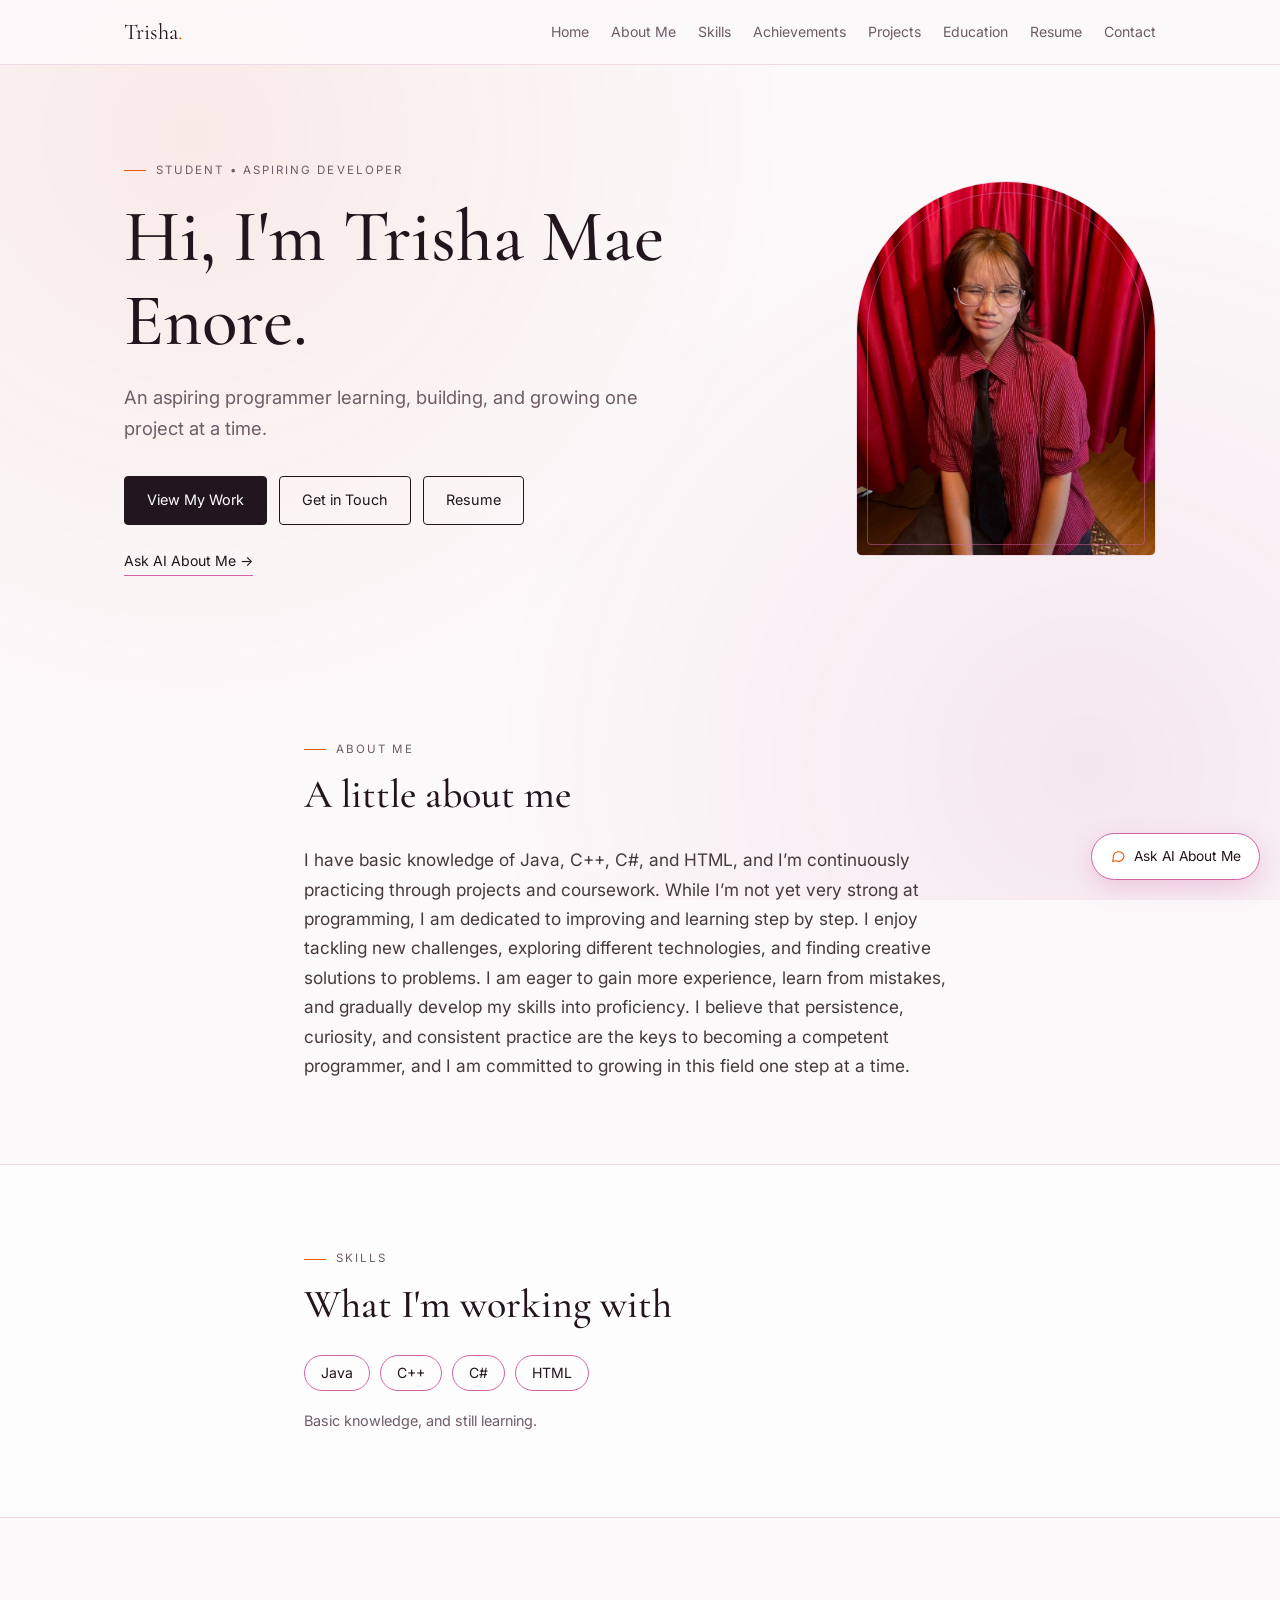
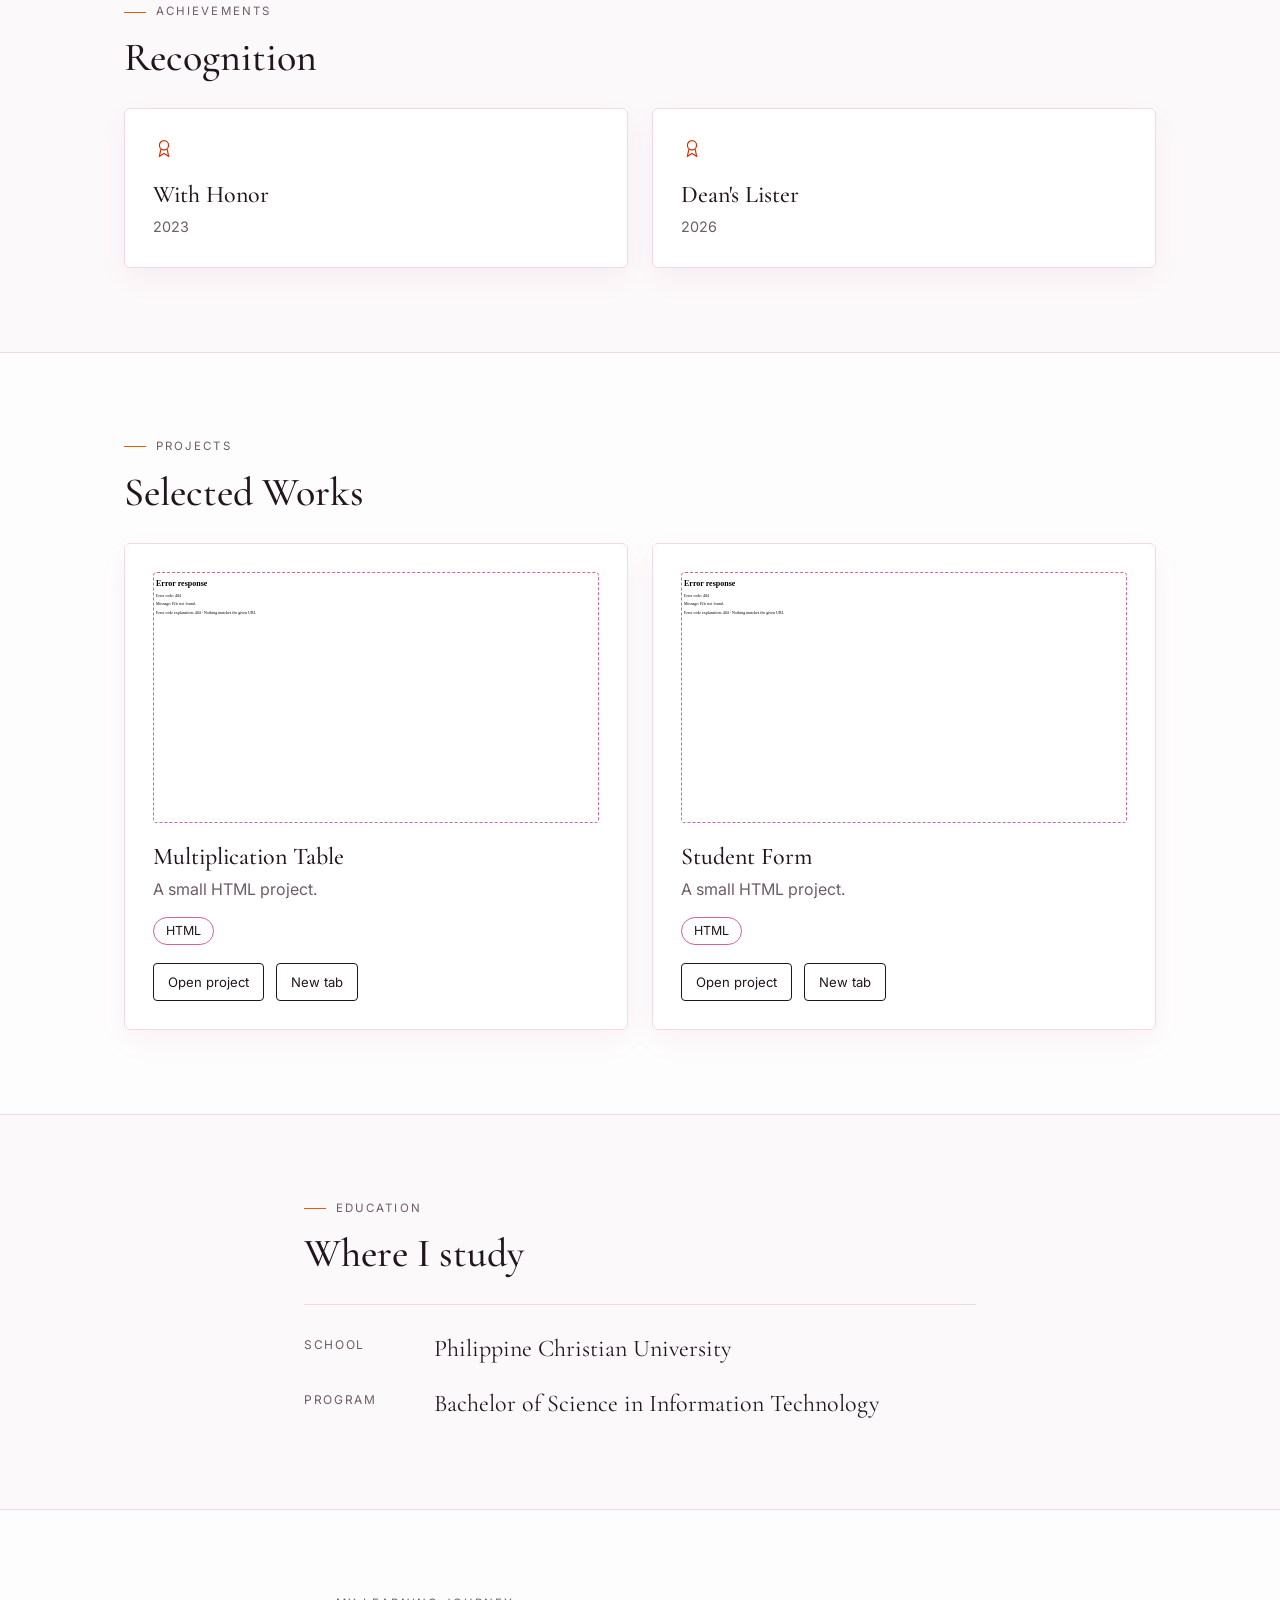
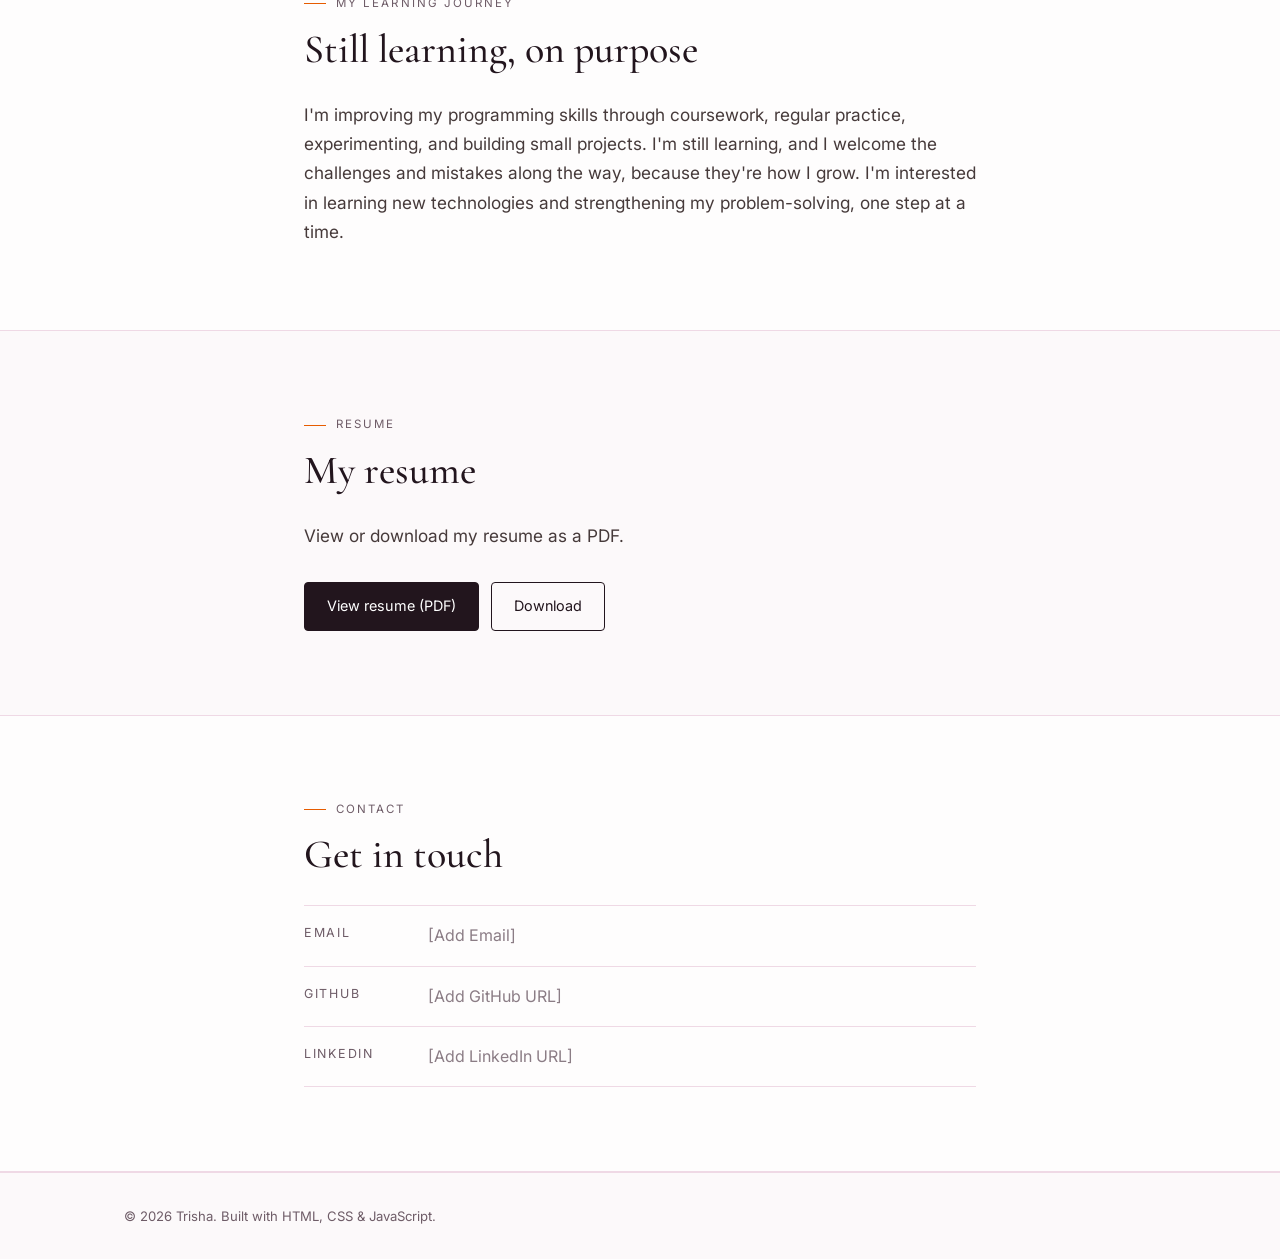
==== index.html @ c4cd698f "Update profile photo source in index.html" ====
<!DOCTYPE html>
<html lang="en">
<head>
<meta charset="UTF-8">
<meta name="viewport" content="width=device-width, initial-scale=1">
<title>Portfolio · Student & Aspiring Developer</title>
<meta name="description" content="Personal portfolio of a student and aspiring programmer.">
<link rel="preconnect" href="https://fonts.googleapis.com">
<link rel="preconnect" href="https://fonts.gstatic.com" crossorigin>
<link href="https://fonts.googleapis.com/css2?family=Cormorant+Garamond:wght@500;600&family=Inter:wght@400;500;600&display=swap" rel="stylesheet">
<link rel="stylesheet" href="style.css">
</head>
<body>
<a class="skip" href="#home">Skip to content</a>

<header class="nav">
  <div class="wrap nav-in">
    <a href="#home" class="logo">Trisha<span>.</span></a>
    <button id="navToggle" class="nav-toggle" aria-expanded="false" aria-controls="navMenu" aria-label="Toggle menu"><span></span><span></span></button>
    <nav id="navMenu" class="nav-menu" aria-label="Main">
      <a href="#home">Home</a><a href="#about">About Me</a><a href="#skills">Skills</a>
      <a href="#achievements">Achievements</a><a href="#projects">Projects</a>
      <a href="#education">Education</a><a href="#resume">Resume</a><a href="#contact">Contact</a>
    </nav>
  </div>
</header>

<main>
<section id="home" class="hero">
  <div class="wrap hero-in">
    <div>
      <p class="label">Student • Aspiring Developer</p>
      <h1>Hi, I'm Trisha Mae Enore.</h1>
      <p class="sub">An aspiring programmer learning, building, and growing one project at a time.</p>
      <div class="btns">
        <a class="btn primary" href="#projects">View My Work</a>
        <a class="btn" href="#contact">Get in Touch</a>
        <a class="btn" data-resume href="resume.pdf">Resume</a>
      </div>
      <button class="ask" id="heroAsk" type="button">Ask AI About Me <span aria-hidden="true">→</span></button>
    </div>
    <!-- YOUR PHOTO: save your picture as photo.jpg in the same folder as index.html.
         To use another name or link, change the src below. If the file is missing, the "Photo" placeholder shows. -->
    <div class="photo" role="img" aria-label="Profile photo"><span>Photo</span><img src="IMG_20261010_235144_750.jpg" alt="Portrait of Trisha" onerror="this.remove()"></div>
  </div>
</section>

<section id="about" class="sec">
  <div class="wrap narrow">
    <p class="label">About Me</p>
    <h2>A little about me</h2>
    <p class="lead">I have basic knowledge of Java, C++, C#, and HTML, and I’m continuously practicing through projects and coursework. While I’m not yet very strong at programming, I am dedicated to improving and learning step by step. I enjoy tackling new challenges, exploring different technologies, and finding creative solutions to problems. I am eager to gain more experience, learn from mistakes, and gradually develop my skills into proficiency. I believe that persistence, curiosity, and consistent practice are the keys to becoming a competent programmer, and I am committed to growing in this field one step at a time.</p>
  </div>
</section>

<section id="skills" class="sec alt">
  <div class="wrap narrow">
    <p class="label">Skills</p>
    <h2>What I'm working with</h2>
    <ul class="tags" aria-label="Programming languages and technologies">
      <li>Java</li><li>C++</li><li>C#</li><li>HTML</li>
    </ul>
    <p class="note">Basic knowledge, and still learning.</p>
  </div>
</section>

<section id="achievements" class="sec">
  <div class="wrap">
    <p class="label">Achievements</p>
    <h2>Recognition</h2>
    <div class="grid">
      <article class="card ach"><svg width="22" height="22" viewBox="0 0 24 24" fill="none" stroke="currentColor" stroke-width="1.3" aria-hidden="true"><circle cx="12" cy="9" r="5"/><path d="M8.5 13.5 7 21l5-3 5 3-1.5-7.5"/></svg><h3>With Honor</h3><p class="year">2023</p></article>
      <article class="card ach"><svg width="22" height="22" viewBox="0 0 24 24" fill="none" stroke="currentColor" stroke-width="1.3" aria-hidden="true"><circle cx="12" cy="9" r="5"/><path d="M8.5 13.5 7 21l5-3 5 3-1.5-7.5"/></svg><h3>Dean's Lister</h3><p class="year">2026</p></article>
    </div>
  </div>
</section>

<section id="projects" class="sec alt">
  <div class="wrap">
    <p class="label">Projects</p>
    <h2>Selected Works</h2>
    <!-- Each project is its own HTML file in the same folder as index.html.
         To add a project: copy a card, then change data-src (file name) and data-title. -->
    <div class="grid">
      <article class="card">
        <div class="preview" aria-hidden="true">Preview<iframe src="multiplication-table.html" title="" tabindex="-1" loading="lazy"></iframe></div>
        <h3>Multiplication Table</h3>
        <p>A small HTML project.</p>
        <ul class="tags small"><li>HTML</li></ul>
        <div class="btns">
          <button class="btn small" type="button" data-src="multiplication-table.html" data-title="Multiplication Table">Open project</button>
          <a class="btn small" href="multiplication-table.html" target="_blank" rel="noopener">New tab</a>
        </div>
      </article>
      <article class="card">
        <div class="preview" aria-hidden="true">Preview<iframe src="student-form.html" title="" tabindex="-1" loading="lazy"></iframe></div>
        <h3>Student Form</h3>
        <p>A small HTML project.</p>
        <ul class="tags small"><li>HTML</li></ul>
        <div class="btns">
          <button class="btn small" type="button" data-src="student-form.html" data-title="Student Form">Open project</button>
          <a class="btn small" href="student-form.html" target="_blank" rel="noopener">New tab</a>
        </div>
      </article>
    </div>
  </div>
</section>

<section id="education" class="sec">
  <div class="wrap narrow">
    <p class="label">Education</p>
    <h2>Where I study</h2>
    <dl class="edu">
      <dt>School</dt><dd>Philippine Christian University</dd>
      <dt>Program</dt><dd>Bachelor of Science in Information Technology</dd>
    </dl>
  </div>
</section>

<section id="journey" class="sec alt">
  <div class="wrap narrow">
    <p class="label">My Learning Journey</p>
    <h2>Still learning, on purpose</h2>
    <p class="lead">I'm improving my programming skills through coursework, regular practice, experimenting, and building small projects. I'm still learning, and I welcome the challenges and mistakes along the way, because they're how I grow. I'm interested in learning new technologies and strengthening my problem-solving, one step at a time.</p>
  </div>
</section>

<section id="resume" class="sec">
  <div class="wrap narrow">
    <p class="label">Resume</p>
    <h2>My resume</h2>
    <p class="lead">View or download my resume as a PDF.</p>
    <!-- The PDF link is set in script.js (PROFILE.resumeFile). Default: resume.pdf in this folder. -->
    <div class="btns"><a class="btn primary" data-resume href="resume.pdf">View resume (PDF)</a><a class="btn" data-resume download href="resume.pdf">Download</a></div>
  </div>
</section>

<section id="contact" class="sec alt">
  <div class="wrap narrow">
    <p class="label">Contact</p>
    <h2>Get in touch</h2>
    <ul class="contact">
      <!-- Filled automatically from PROFILE in script.js once you add your details. -->
      <li><span>Email</span><em>[Add Email]</em></li>
      <li><span>GitHub</span><em>[Add GitHub URL]</em></li>
      <li><span>LinkedIn</span><em>[Add LinkedIn URL]</em></li>
    </ul>
  </div>
</section>
</main>

<footer class="foot"><div class="wrap">© <span id="yr"></span> Trisha. Built with HTML, CSS & JavaScript.</div></footer>

<!-- Project viewer -->
<div id="projModal" class="modal" aria-hidden="true">
  <div class="modal-box" role="dialog" aria-modal="true" aria-labelledby="projTitle">
    <div class="modal-head"><h3 id="projTitle">Project</h3><button id="projClose" type="button" class="icon" aria-label="Close project">✕</button></div>
    <iframe id="projFrame" title="Project preview" src="about:blank"></iframe>
  </div>
</div>

<!-- Chatbot -->
<button id="chatFab" class="fab" type="button" aria-expanded="false" aria-controls="chatPanel">
  <svg width="16" height="16" viewBox="0 0 24 24" fill="none" stroke="currentColor" stroke-width="1.6" aria-hidden="true"><path d="M21 12a8 8 0 0 1-11.6 7.1L4 20l1-4.6A8 8 0 1 1 21 12Z"/></svg>
  Ask AI About Me
</button>

<section id="chatPanel" class="chat" role="dialog" aria-labelledby="chatTitle" hidden>
  <div class="chat-head">
    <h2 id="chatTitle">Get to Know Me</h2>
    <div>
      <button id="newChat" type="button" class="icon" aria-label="Start new conversation" title="New conversation">↻</button>
      <button id="closeChat" type="button" class="icon" aria-label="Close chat">✕</button>
    </div>
  </div>
  <div id="chatLog" class="chat-log" role="log" aria-live="polite" aria-label="Conversation"></div>
  <div id="suggestions" class="sugg" aria-label="Suggested questions"></div>
  <form id="chatForm" class="chat-form" autocomplete="off">
    <label for="chatInput" class="sr">Your question</label>
    <textarea id="chatInput" rows="1" maxlength="500" placeholder="Type your question…"></textarea>
    <button id="sendBtn" type="submit" class="send">Send</button>
  </form>
</section>

<script src="script.js"></script>
</body>
</html>
---- style.css ----
:root{--bg:#fcf9fa;--ink:#22151d;--muted:#6e5c67;--rose:#d162a4;--pink:#f6dcea;--coral:#d52d00;--burnt:#e65c00;--magenta:#a30262;--line:#efd9e5;--alt:rgba(255,255,255,.6);
--serif:"Cormorant Garamond",Georgia,serif;--sans:"Inter",system-ui,-apple-system,"Segoe UI",sans-serif}
*{box-sizing:border-box;margin:0}
[hidden]{display:none!important}
html{scroll-behavior:smooth;scroll-padding-top:72px}
body{background:var(--bg);color:var(--ink);font:400 16px/1.7 var(--sans);-webkit-font-smoothing:antialiased}
body::before{content:"";position:fixed;inset:0;pointer-events:none;z-index:-1;background-image:radial-gradient(circle at 15% 15%,rgba(213,45,0,.07) 0%,transparent 45%),radial-gradient(circle at 85% 85%,rgba(163,2,98,.07) 0%,transparent 45%)}
a{color:inherit}
:focus-visible{outline:2px solid var(--burnt);outline-offset:3px;border-radius:3px}
.sr{position:absolute;width:1px;height:1px;overflow:hidden;clip:rect(0 0 0 0)}
.skip{position:absolute;left:-999px;background:var(--ink);color:var(--bg);padding:8px 12px;z-index:100}.skip:focus{left:8px;top:8px}
.wrap{max-width:1080px;margin:0 auto;padding:0 24px}.narrow{max-width:720px}
h1,h2,h3{font-family:var(--serif);font-weight:500;line-height:1.15}
h1{font-size:clamp(2.6rem,7vw,4.6rem);margin:14px 0 18px}
h2{font-size:clamp(1.8rem,4vw,2.5rem);margin-bottom:28px}
h3{font-size:1.5rem}
.label{font-size:.72rem;letter-spacing:.18em;text-transform:uppercase;color:var(--muted);display:flex;align-items:center;gap:10px;margin-bottom:12px}
.label::before{content:"";width:22px;height:1px;background:var(--burnt)}
/* nav */
.nav{position:sticky;top:0;z-index:20;background:rgba(252,249,250,.9);backdrop-filter:blur(8px);border-bottom:1px solid var(--line)}
.nav-in{display:flex;align-items:center;justify-content:space-between;height:64px}
.logo{font-family:var(--serif);font-size:1.4rem;text-decoration:none}.logo span{color:var(--burnt)}
.nav-menu{display:flex;gap:22px}
.nav-menu a{font-size:.88rem;text-decoration:none;color:var(--muted);padding:4px 0;border-bottom:1px solid transparent;transition:.2s}
.nav-menu a:hover{color:var(--magenta);border-color:var(--rose)}
.nav-toggle{display:none;background:none;border:0;width:40px;height:40px;cursor:pointer;position:relative}
.nav-toggle span{position:absolute;left:10px;right:10px;height:1.5px;background:var(--ink)}
.nav-toggle span:first-child{top:16px}.nav-toggle span:last-child{top:23px}
/* hero */
.hero{padding:96px 0 80px}
.hero-in{display:grid;grid-template-columns:1.4fr .8fr;gap:48px;align-items:center}
.sub{font-size:1.15rem;color:var(--muted);max-width:30em}
.btns{display:flex;flex-wrap:wrap;gap:12px;margin-top:32px}
.btn{display:inline-block;padding:11px 22px;border:1px solid var(--ink);border-radius:4px;text-decoration:none;font:inherit;font-size:.9rem;transition:.2s;background:transparent;color:var(--ink);cursor:pointer}
.btn:hover{border-color:var(--rose);background:var(--pink)}
.btn.primary{background:var(--ink);color:#fff}.btn.primary:hover{background:var(--magenta);border-color:var(--magenta)}
.btn.small{padding:7px 14px;font-size:.82rem}
.ask{margin-top:22px;background:none;border:0;border-bottom:1px solid var(--rose);padding:2px 0;font:inherit;font-size:.88rem;cursor:pointer;color:var(--ink)}
.ask:hover{color:var(--burnt);border-color:var(--burnt)}
.photo{aspect-ratio:4/5;max-width:300px;justify-self:end;width:100%;border:1px solid var(--line);border-radius:160px 160px 6px 6px;background:linear-gradient(var(--pink),var(--bg) 85%);display:grid;place-items:center;color:var(--muted);font-size:.8rem;letter-spacing:.12em;text-transform:uppercase;position:relative;overflow:hidden}
.photo img{position:absolute;inset:0;width:100%;height:100%;object-fit:cover}
.photo::after{content:"";position:absolute;inset:10px;border:1px solid var(--rose);border-radius:150px 150px 4px 4px;opacity:.5}
/* sections */
.sec{padding:84px 0}.alt{background:var(--alt);border-block:1px solid var(--line)}
.lead{font-size:1.08rem;color:#463a3a}
.tags{list-style:none;display:flex;flex-wrap:wrap;gap:10px;padding:0}
.tags li{border:1px solid var(--rose);border-radius:99px;padding:5px 16px;font-size:.88rem}
.tags.small{margin-top:14px}.tags.small li{padding:2px 12px;font-size:.78rem}
.note{margin-top:18px;color:var(--muted);font-size:.9rem}
.grid{display:grid;grid-template-columns:repeat(2,1fr);gap:24px}
.card{background:#fff;border:1px solid var(--line);border-radius:6px;padding:28px;box-shadow:0 10px 30px rgba(163,2,98,.05);transition:.25s}
.card:hover{border-color:var(--rose);transform:translateY(-2px)}
.ach svg{color:var(--coral);margin-bottom:14px}.year{color:var(--burnt);font-size:.9rem;margin-top:4px}
.preview{position:relative;overflow:hidden;aspect-ratio:16/9;border:1px dashed var(--rose);border-radius:4px;background:var(--alt);display:grid;place-items:center;color:var(--muted);font-size:.8rem;margin-bottom:20px}
.preview iframe{position:absolute;top:0;left:0;width:400%;height:400%;transform:scale(.25);transform-origin:0 0;border:0;pointer-events:none;background:#fff}
.card p{color:var(--muted);margin-top:6px}.card .btns{margin-top:18px}
.edu{display:grid;grid-template-columns:110px 1fr;gap:14px 20px;border-top:1px solid var(--line);padding-top:24px}
.edu dt{font-size:.75rem;letter-spacing:.14em;text-transform:uppercase;color:var(--muted);padding-top:6px}
.edu dd{font-family:var(--serif);font-size:1.5rem}
.contact{list-style:none;padding:0;border-top:1px solid var(--line)}
.contact li{display:flex;gap:24px;padding:16px 0;border-bottom:1px solid var(--line)}
.contact span{width:100px;font-size:.78rem;letter-spacing:.14em;text-transform:uppercase;color:var(--muted)}
.contact em{font-style:normal;color:var(--muted);opacity:.8}
.contact a{border-bottom:1px solid var(--rose);text-decoration:none}
.foot{padding:32px 0;border-top:1px solid var(--line);font-size:.82rem;color:var(--muted)}
/* project modal */
.modal{position:fixed;inset:0;z-index:60;display:none;align-items:center;justify-content:center;background:rgba(34,21,29,.45);backdrop-filter:blur(6px);padding:20px}
.modal.open{display:flex}
.modal-box{width:min(920px,100%);height:min(86dvh,760px);background:#fff;border:1px solid var(--line);border-radius:8px;overflow:hidden;display:flex;flex-direction:column;box-shadow:0 25px 50px rgba(0,0,0,.2)}
.modal-head{display:flex;justify-content:space-between;align-items:center;gap:12px;padding:10px 16px;background:var(--bg);border-bottom:1px solid var(--line)}
.modal-head h3{font-size:1.2rem}
.modal-box iframe{flex:1;width:100%;border:0;background:#fff}
/* chat */
.fab{position:fixed;right:20px;bottom:20px;z-index:30;display:flex;gap:8px;align-items:center;background:#fff;color:var(--ink);border:1px solid var(--rose);border-radius:99px;padding:11px 18px;font:inherit;font-size:.86rem;cursor:pointer;box-shadow:0 8px 24px rgba(209,98,164,.25);transition:.2s}
.fab:hover{background:var(--pink)}.fab svg{color:var(--burnt)}
.chat{position:fixed;right:20px;bottom:20px;z-index:70;width:380px;max-width:calc(100vw - 24px);height:min(600px,calc(100dvh - 40px));display:flex;flex-direction:column;background:#fff;border:1px solid var(--line);border-radius:12px;box-shadow:0 20px 40px rgba(163,2,98,.15);overflow:hidden}
.chat-head{display:flex;justify-content:space-between;align-items:center;padding:14px 18px;border-bottom:1px solid var(--line);background:var(--bg)}
.chat-head h2{font-size:1.35rem;margin:0}
.icon{background:none;border:0;width:34px;height:34px;border-radius:4px;cursor:pointer;color:var(--muted);font-size:1rem}.icon:hover{background:var(--pink);color:var(--ink)}
.chat-log{flex:1;overflow-y:auto;padding:18px;display:flex;flex-direction:column;gap:10px}
.msg{max-width:88%;padding:10px 14px;border-radius:12px;font-size:.9rem;line-height:1.55;white-space:pre-wrap;overflow-wrap:anywhere}
.msg a{color:var(--magenta);font-weight:600}
.msg.bot{background:rgba(209,98,164,.08);border:1px solid rgba(209,98,164,.18);align-self:flex-start;border-bottom-left-radius:4px}
.msg.user{background:var(--ink);color:#fff;align-self:flex-end;border-bottom-right-radius:4px}
.msg.err{background:#fff;border:1px solid var(--coral);color:#7a2f2e;align-self:flex-start}
.typing{display:flex;gap:5px;padding:14px}.typing i{width:6px;height:6px;border-radius:50%;background:var(--rose);animation:b 1s infinite}
.typing i:nth-child(2){animation-delay:.15s}.typing i:nth-child(3){animation-delay:.3s}
@keyframes b{0%,60%,100%{opacity:.3}30%{opacity:1}}
.sugg{display:flex;flex-wrap:wrap;gap:6px;padding:0 18px 12px;max-height:150px;overflow-y:auto}
.sugg button{background:#fff;border:1px solid var(--line);border-radius:99px;padding:4px 11px;font:inherit;font-size:.78rem;cursor:pointer;color:var(--ink);transition:.2s}
.sugg button:hover{border-color:var(--burnt);color:var(--burnt)}
.chat-form{display:flex;gap:8px;padding:12px;border-top:1px solid var(--line);background:var(--bg)}
.chat-form textarea{flex:1;resize:none;border:1px solid var(--line);border-radius:6px;padding:9px 12px;font:inherit;font-size:.9rem;background:#fff;color:var(--ink);max-height:110px}
.chat-form textarea:focus{border-color:var(--rose);outline:0}
.send{background:var(--rose);color:#fff;border:0;border-radius:6px;padding:0 18px;font:inherit;font-weight:600;font-size:.86rem;cursor:pointer}
.send:hover{background:var(--magenta)}.send:disabled{opacity:.5;cursor:wait}
@media(max-width:760px){
 .nav-toggle{display:block}
 .nav-menu{display:none;position:absolute;top:64px;left:0;right:0;flex-direction:column;gap:0;background:var(--bg);border-bottom:1px solid var(--line);padding:8px 24px 16px}
 .nav-menu.open{display:flex}.nav-menu a{padding:12px 0}
 .hero{padding:56px 0}.hero-in{grid-template-columns:1fr}.photo{justify-self:start;max-width:200px;order:-1}
 .grid{grid-template-columns:1fr}.sec{padding:60px 0}
 .chat{right:0;bottom:0;width:100%;max-width:100%;height:100dvh;border-radius:0}
 .edu{grid-template-columns:1fr;gap:2px}.edu dd{margin-bottom:12px}
}
@media(prefers-reduced-motion:reduce){*{transition:none!important;animation:none!important;scroll-behavior:auto!important}}
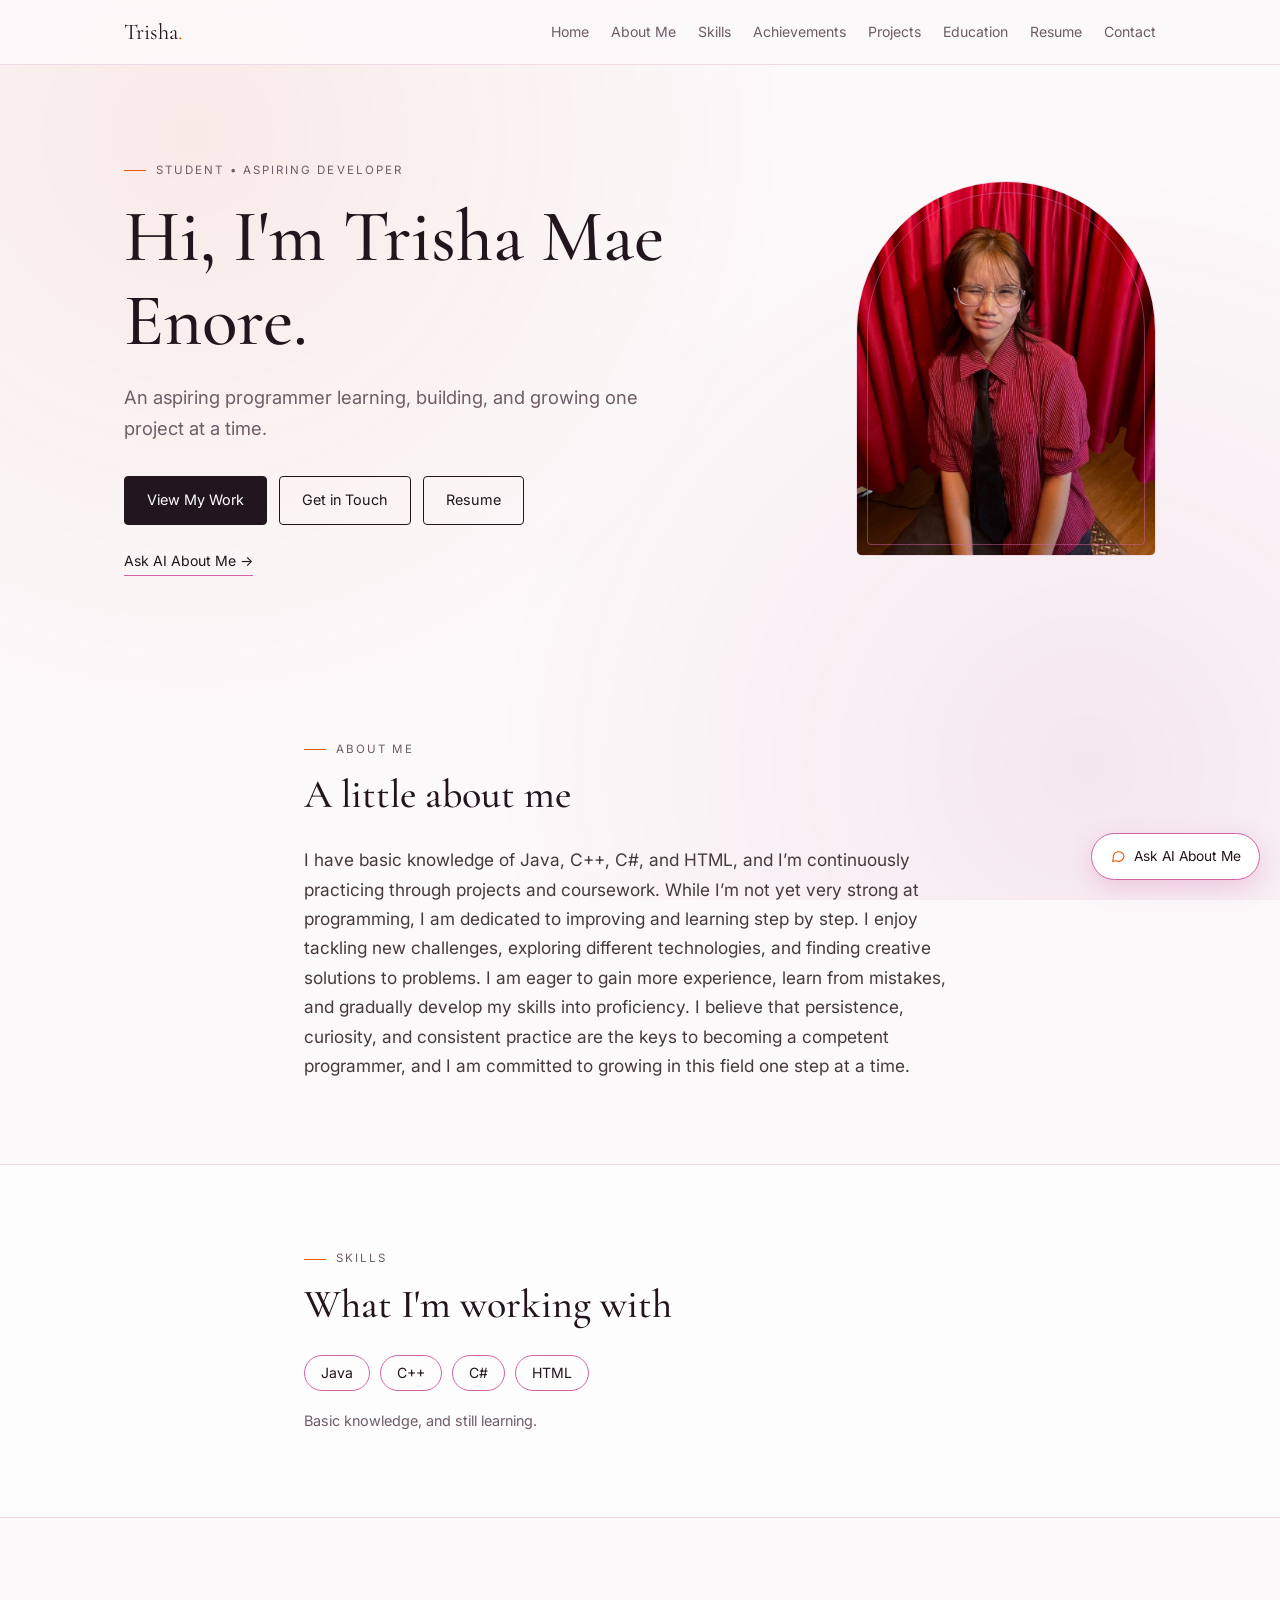
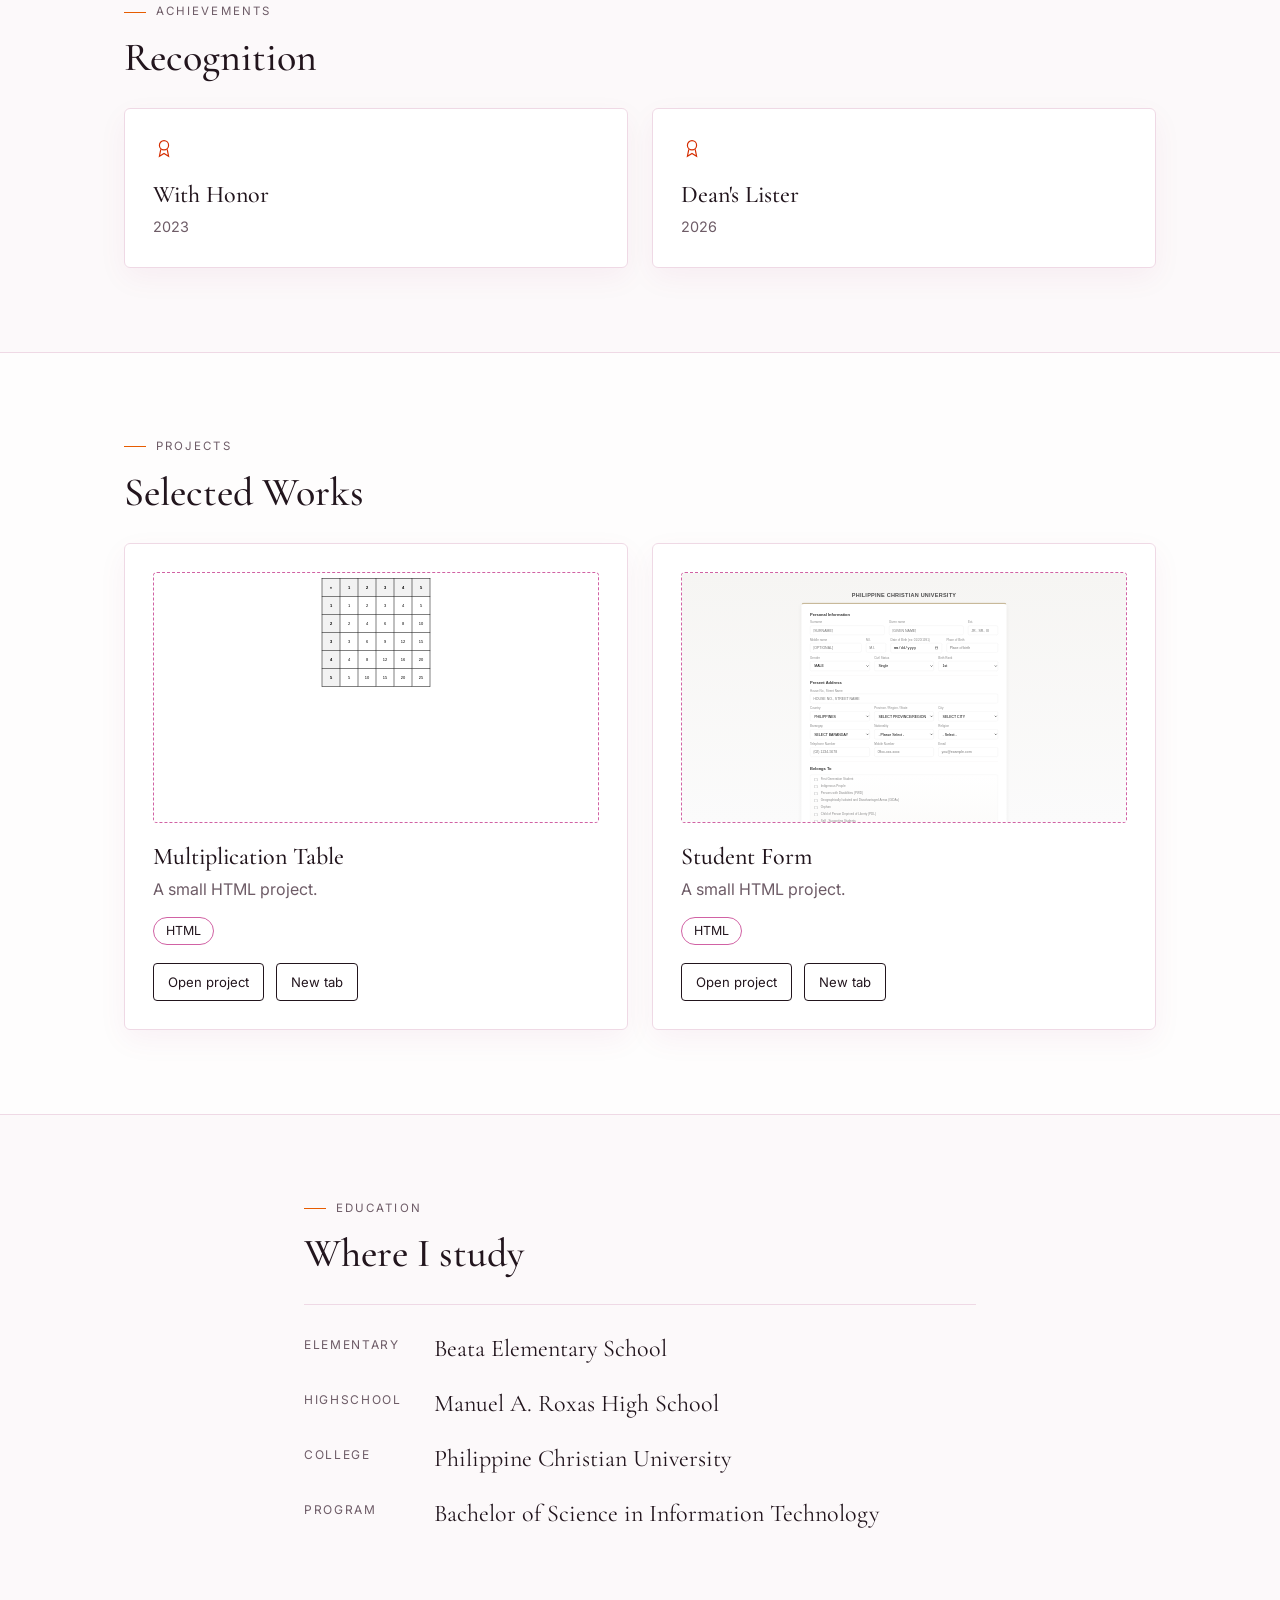
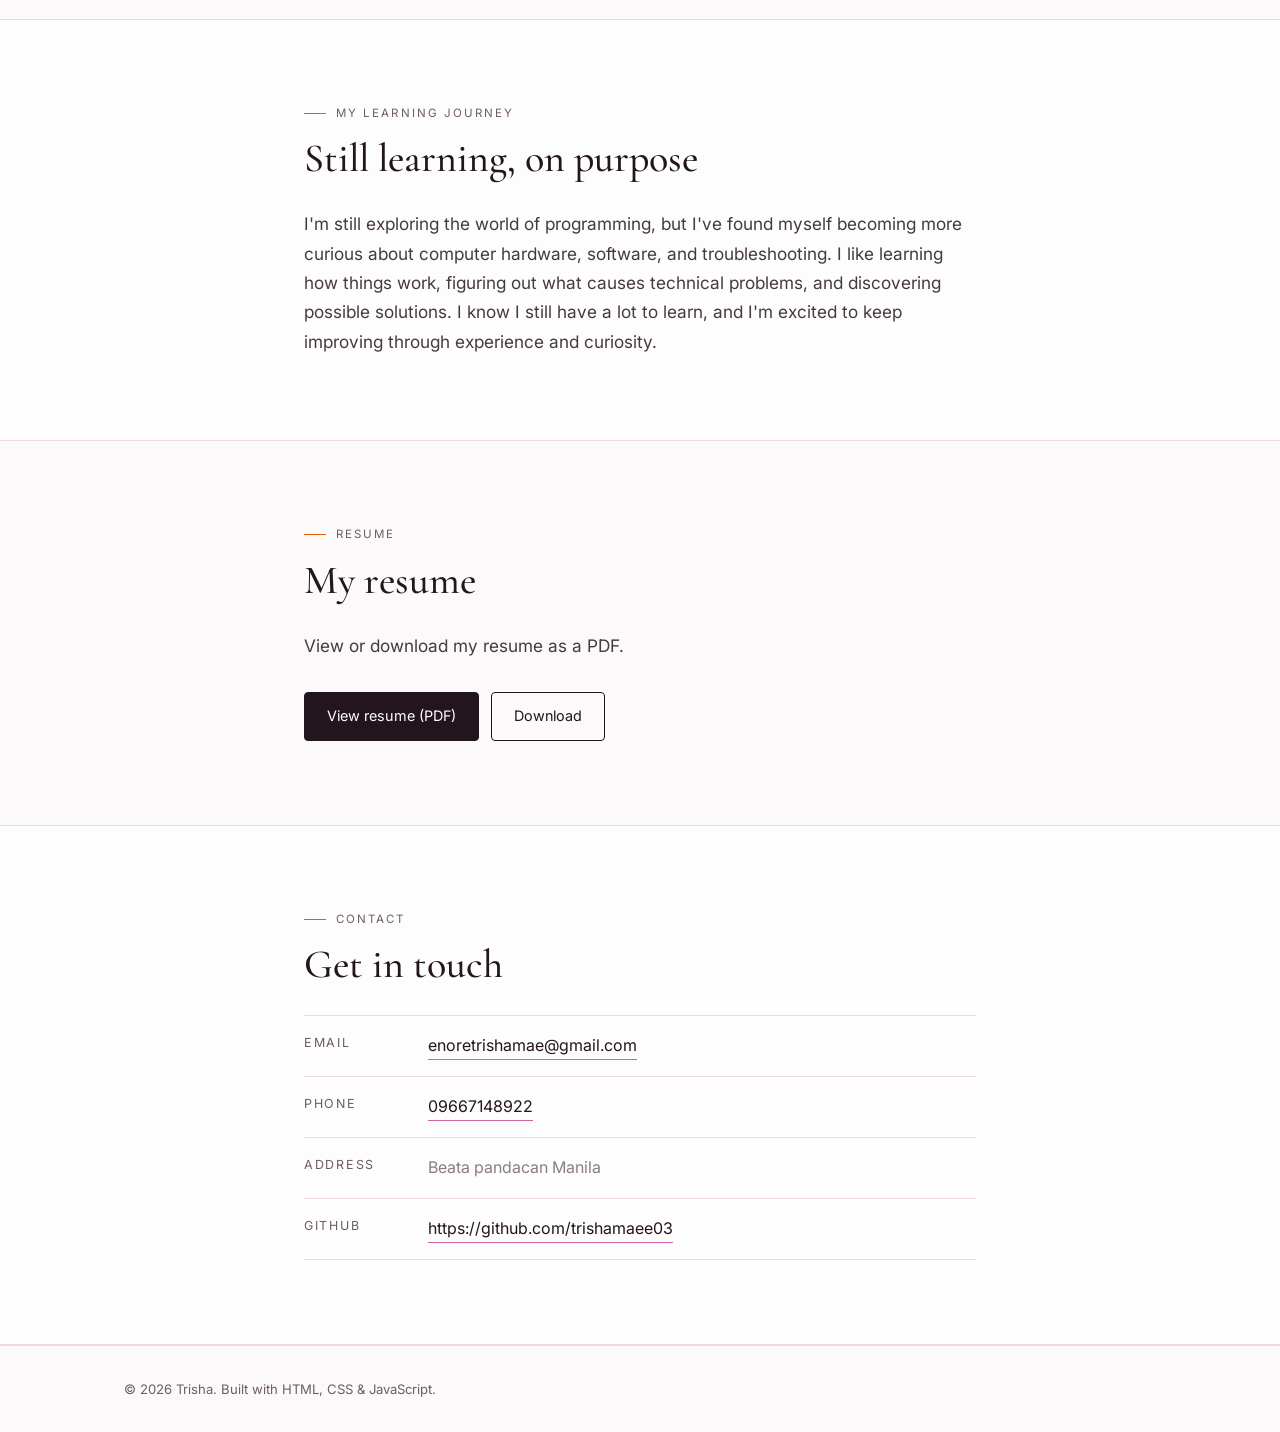
==== commit 506a5583: "Update portfolio description and education details Updated the description meta tag and modified edu" ====
--- a/index.html
+++ b/index.html
@@ -4,7 +4,7 @@
 <meta charset="UTF-8">
 <meta name="viewport" content="width=device-width, initial-scale=1">
 <title>Portfolio · Student & Aspiring Developer</title>
-<meta name="description" content="Personal portfolio of a student and aspiring programmer.">
+<meta name="description" content="Personal portfolio of a student.">
 <link rel="preconnect" href="https://fonts.googleapis.com">
 <link rel="preconnect" href="https://fonts.gstatic.com" crossorigin>
 <link href="https://fonts.googleapis.com/css2?family=Cormorant+Garamond:wght@500;600&family=Inter:wght@400;500;600&display=swap" rel="stylesheet">
@@ -111,7 +111,10 @@
     <p class="label">Education</p>
     <h2>Where I study</h2>
     <dl class="edu">
-      <dt>School</dt><dd>Philippine Christian University</dd>
+      <dt>Elementary</dt><dd>Beata Elementary School</dd>
+      <dt>HighSchool</dt><dd>Manuel A. Roxas High School
+</dd>
+      <dt>College</dt><dd>Philippine Christian University</dd>
       <dt>Program</dt><dd>Bachelor of Science in Information Technology</dd>
     </dl>
   </div>
@@ -121,7 +124,8 @@
   <div class="wrap narrow">
     <p class="label">My Learning Journey</p>
     <h2>Still learning, on purpose</h2>
-    <p class="lead">I'm improving my programming skills through coursework, regular practice, experimenting, and building small projects. I'm still learning, and I welcome the challenges and mistakes along the way, because they're how I grow. I'm interested in learning new technologies and strengthening my problem-solving, one step at a time.</p>
+    <p class="lead">I'm still exploring the world of programming, but I've found myself becoming more curious about computer hardware, software, and troubleshooting. I like learning how things work, figuring out what causes technical problems, and discovering possible solutions. I know I still have a lot to learn, and I'm excited to keep improving through experience and curiosity.
+</p>
   </div>
 </section>
 
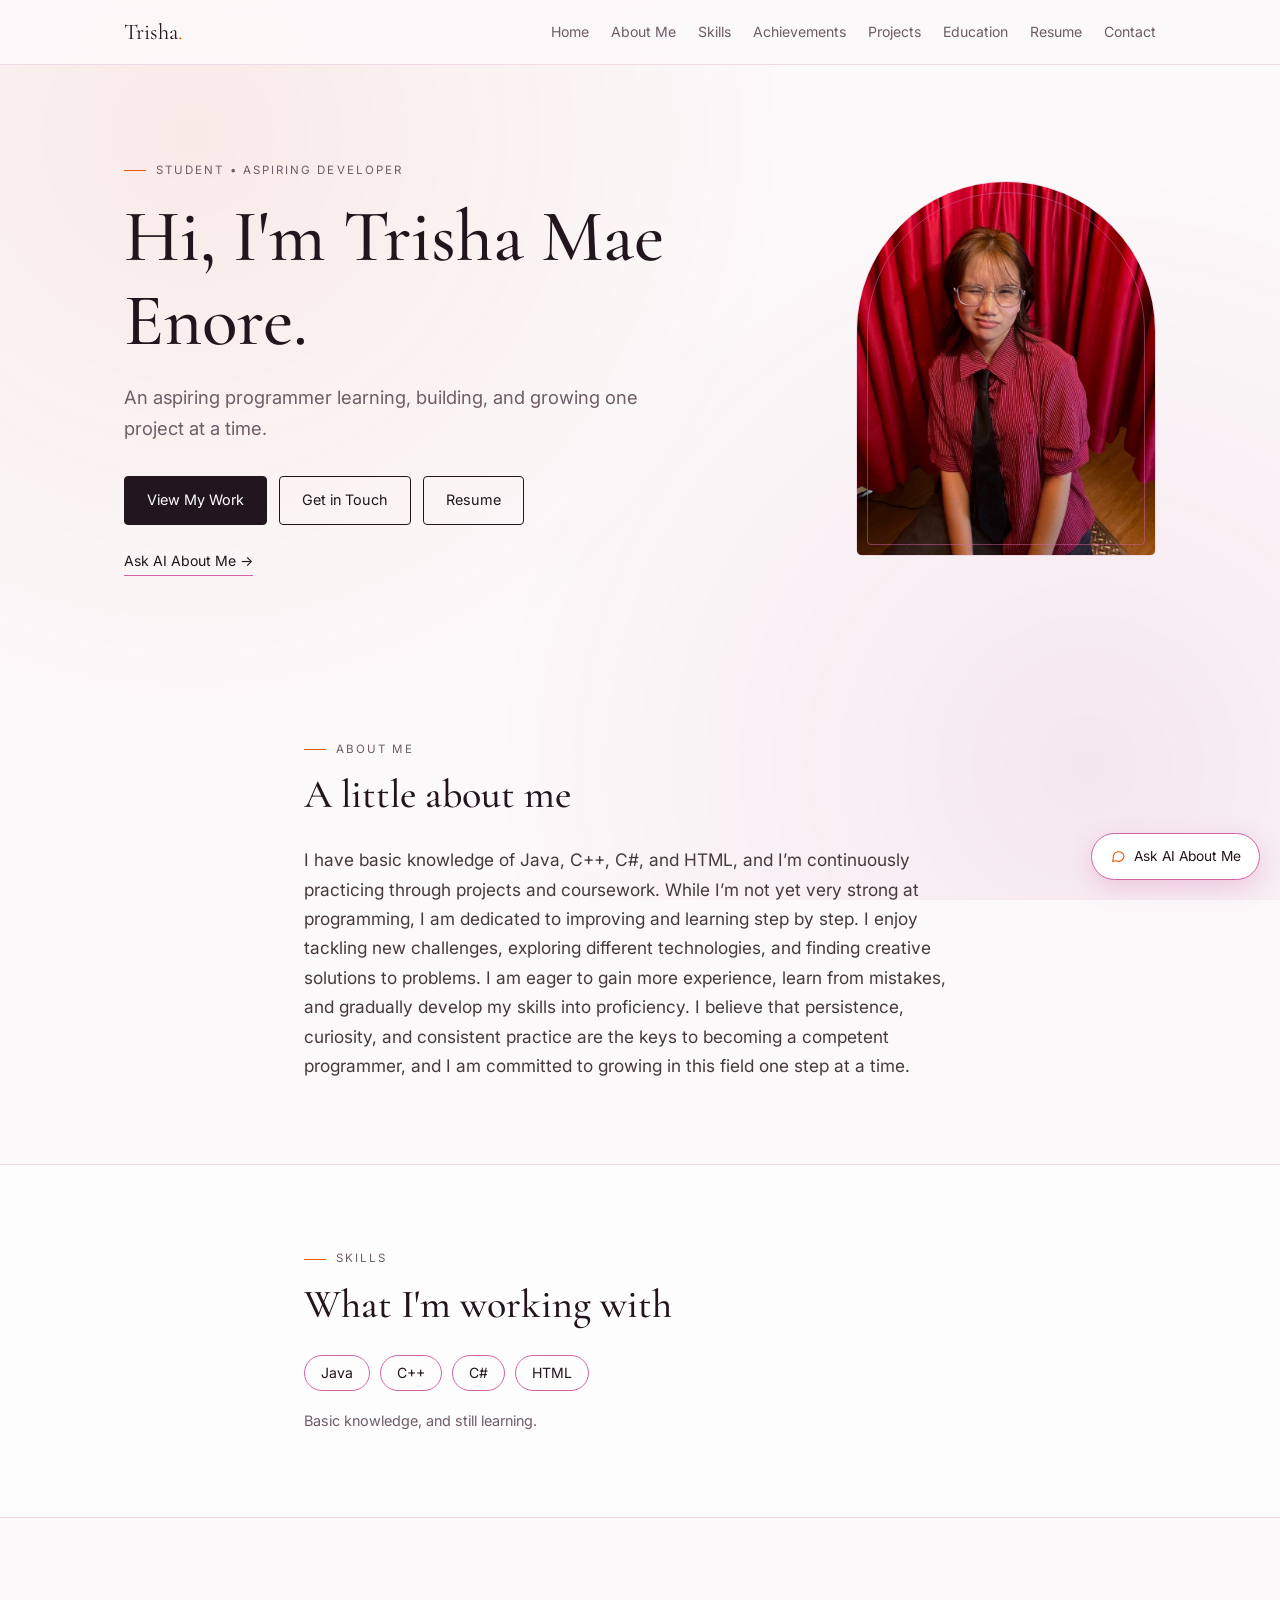
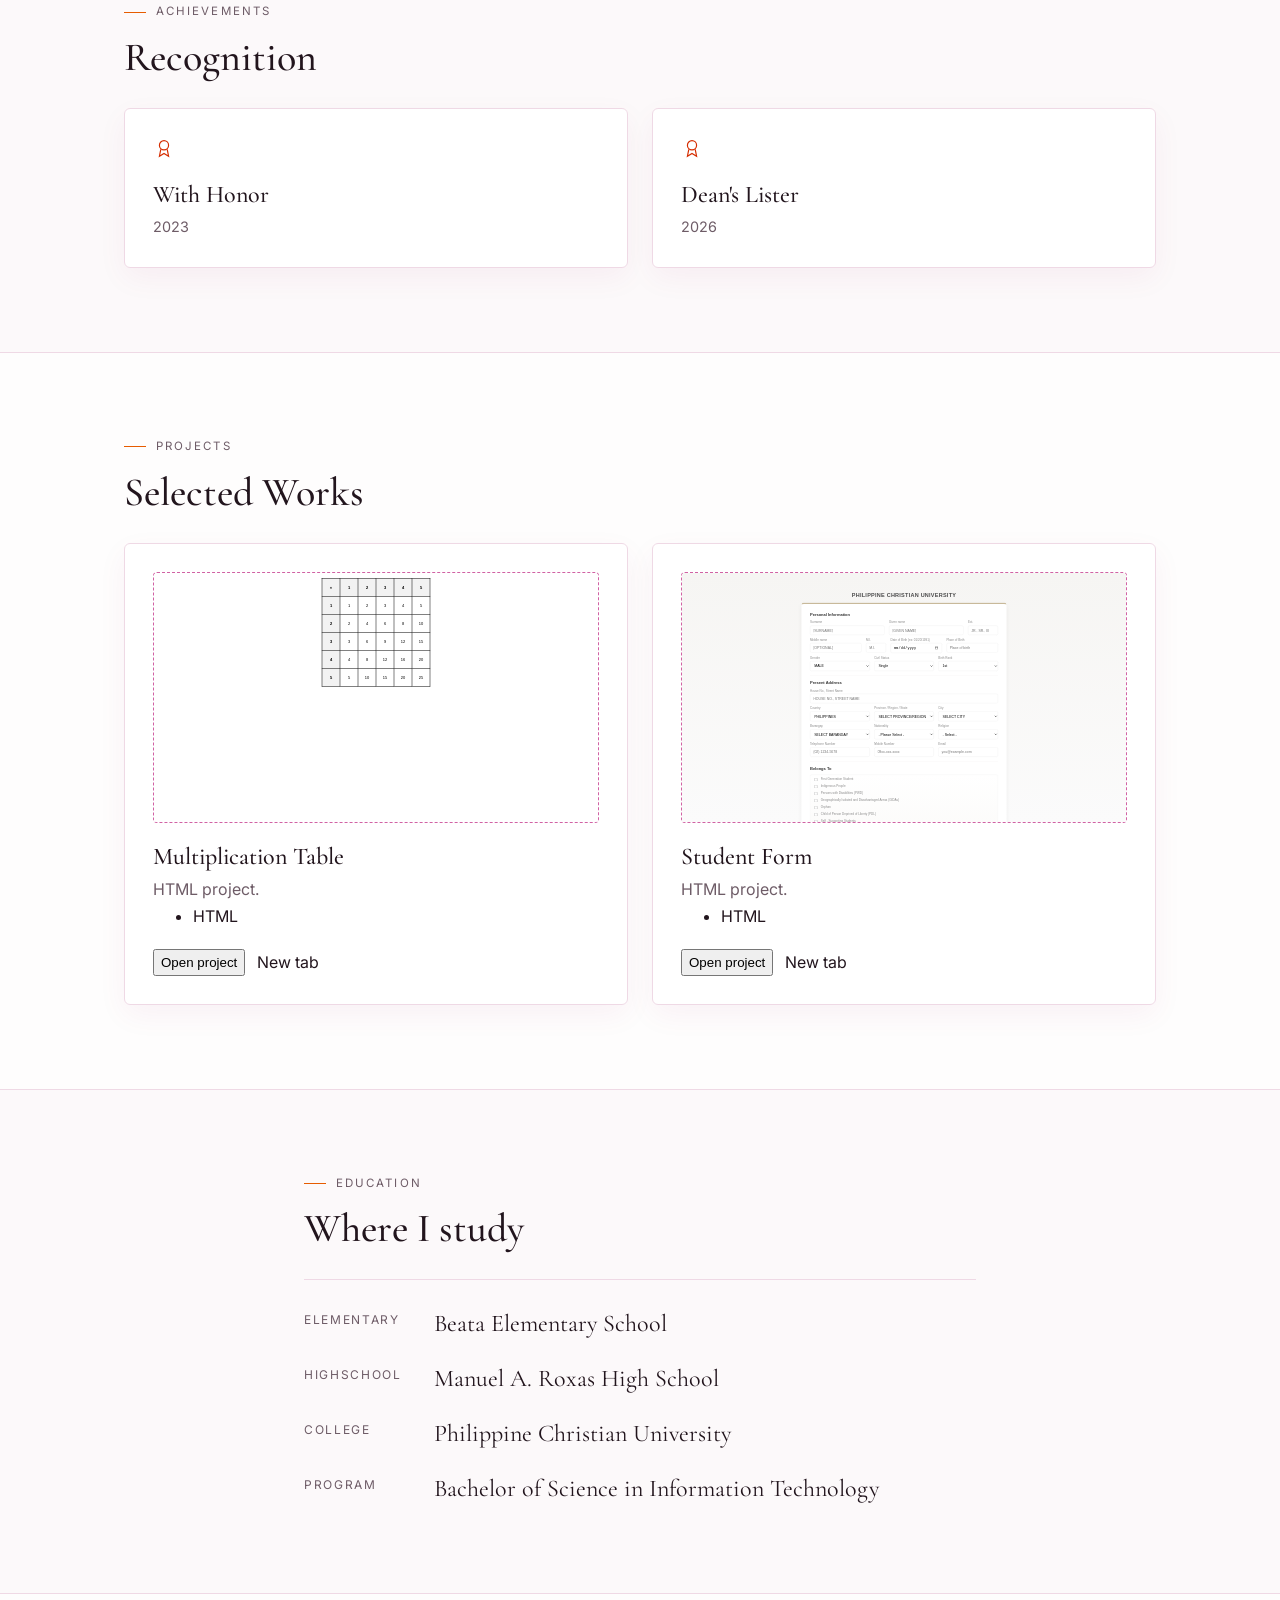
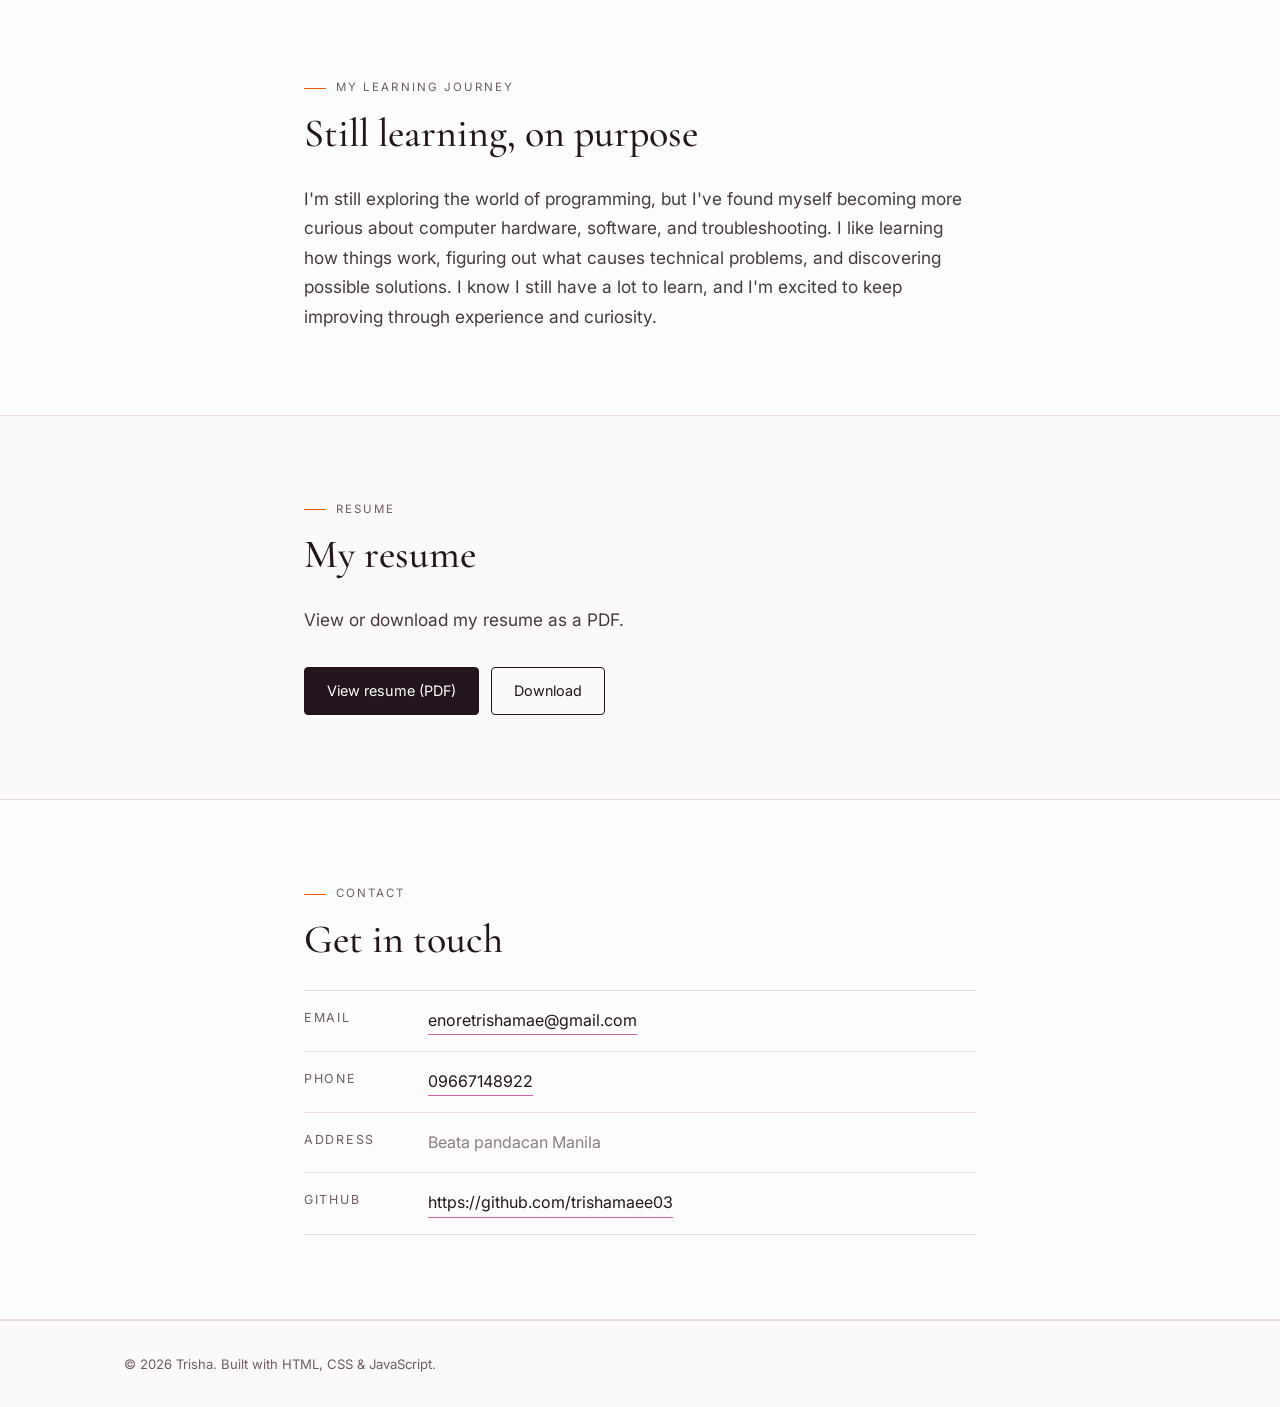
==== commit 5e36c027: "Refactor HTML for multiplication table and student form Updated HTML structure and removed unnecessa" ====
--- a/index.html
+++ b/index.html
@@ -85,21 +85,21 @@
       <article class="card">
         <div class="preview" aria-hidden="true">Preview<iframe src="multiplication-table.html" title="" tabindex="-1" loading="lazy"></iframe></div>
         <h3>Multiplication Table</h3>
-        <p>A small HTML project.</p>
-        <ul class="tags small"><li>HTML</li></ul>
+        <p> HTML project.</p>
+        <ul class=><li>HTML</li></ul>
         <div class="btns">
-          <button class="btn small" type="button" data-src="multiplication-table.html" data-title="Multiplication Table">Open project</button>
-          <a class="btn small" href="multiplication-table.html" target="_blank" rel="noopener">New tab</a>
+          <button class="" type="button" data-src="multiplication-table.html" data-title="Multiplication Table">Open project</button>
+          <a class= href="multiplication-table.html" target="_blank" rel="noopener">New tab</a>
         </div>
       </article>
       <article class="card">
         <div class="preview" aria-hidden="true">Preview<iframe src="student-form.html" title="" tabindex="-1" loading="lazy"></iframe></div>
         <h3>Student Form</h3>
-        <p>A small HTML project.</p>
-        <ul class="tags small"><li>HTML</li></ul>
+        <p> HTML project.</p>
+        <ul class=><li>HTML</li></ul>
         <div class="btns">
-          <button class="btn small" type="button" data-src="student-form.html" data-title="Student Form">Open project</button>
-          <a class="btn small" href="student-form.html" target="_blank" rel="noopener">New tab</a>
+          <button class= type="button" data-src="student-form.html" data-title="Student Form">Open project</button>
+          <a class= href="student-form.html" target="_blank" rel="noopener">New tab</a>
         </div>
       </article>
     </div>
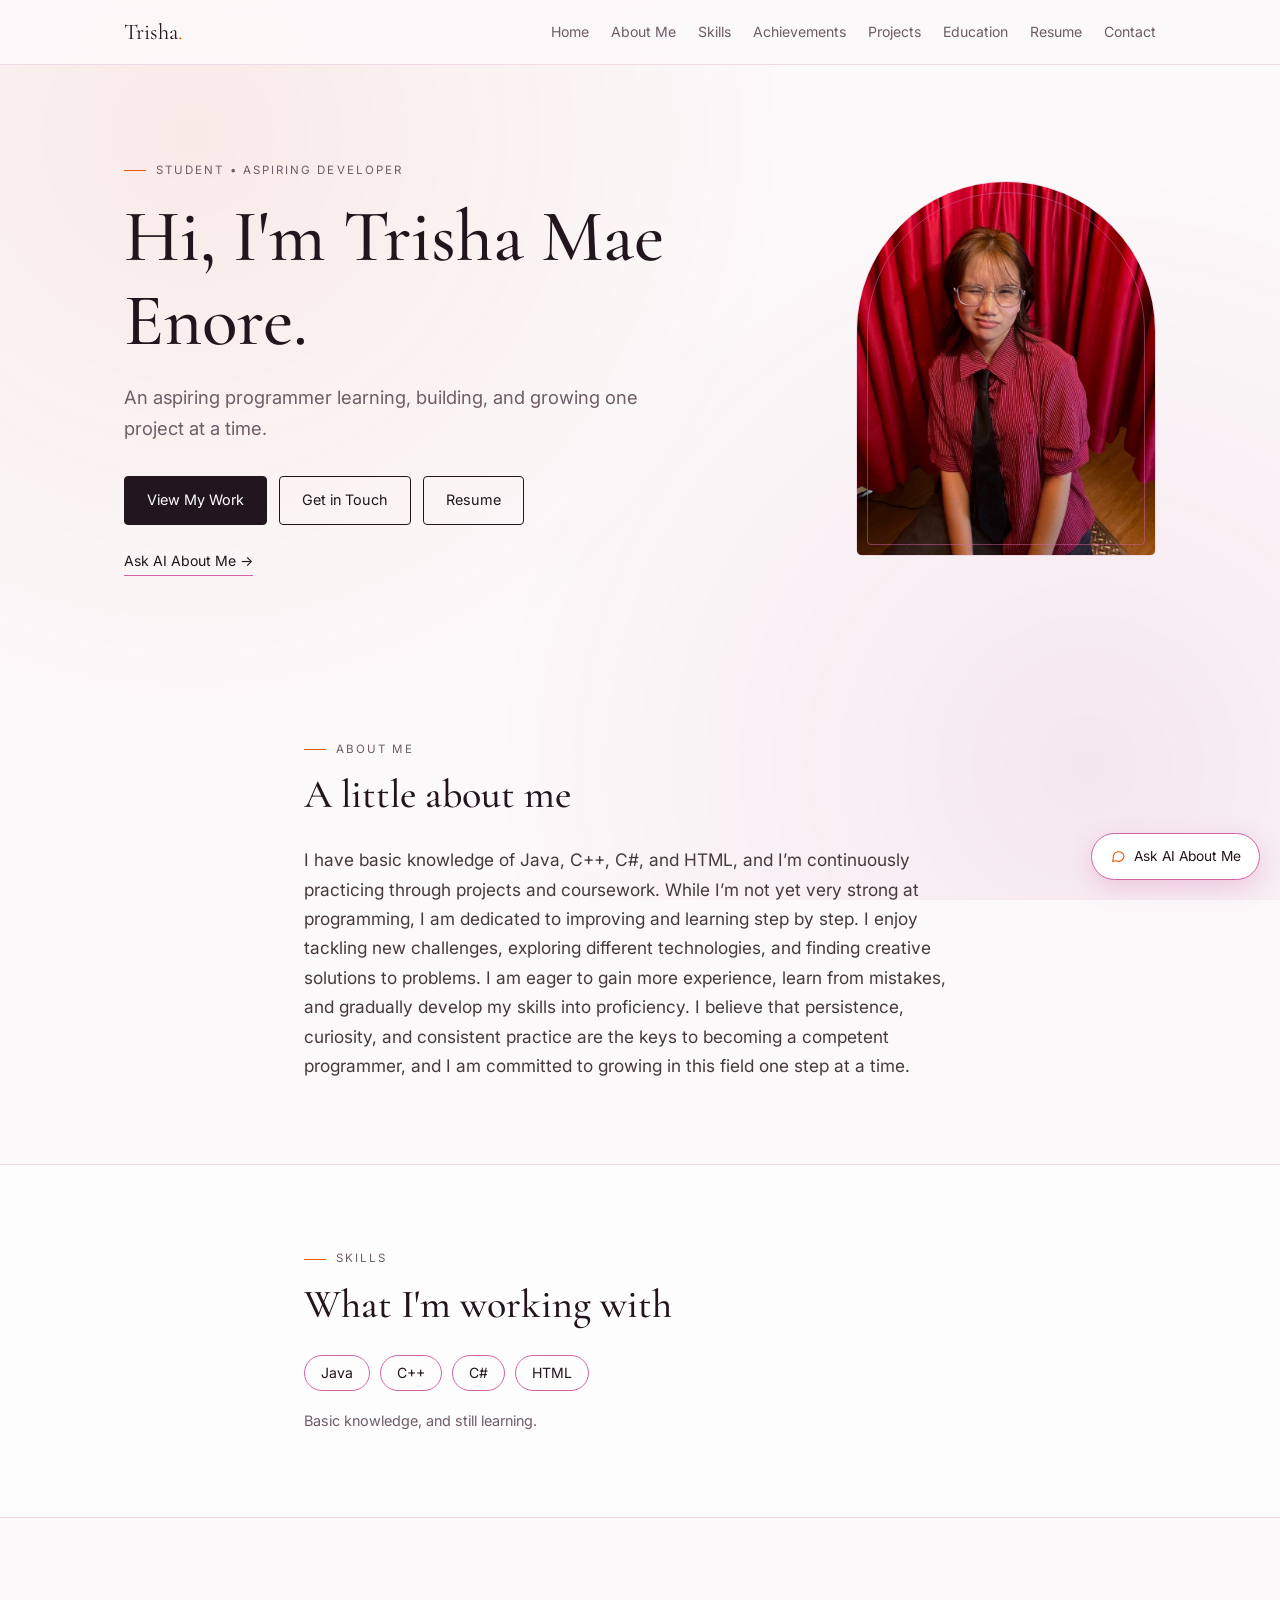
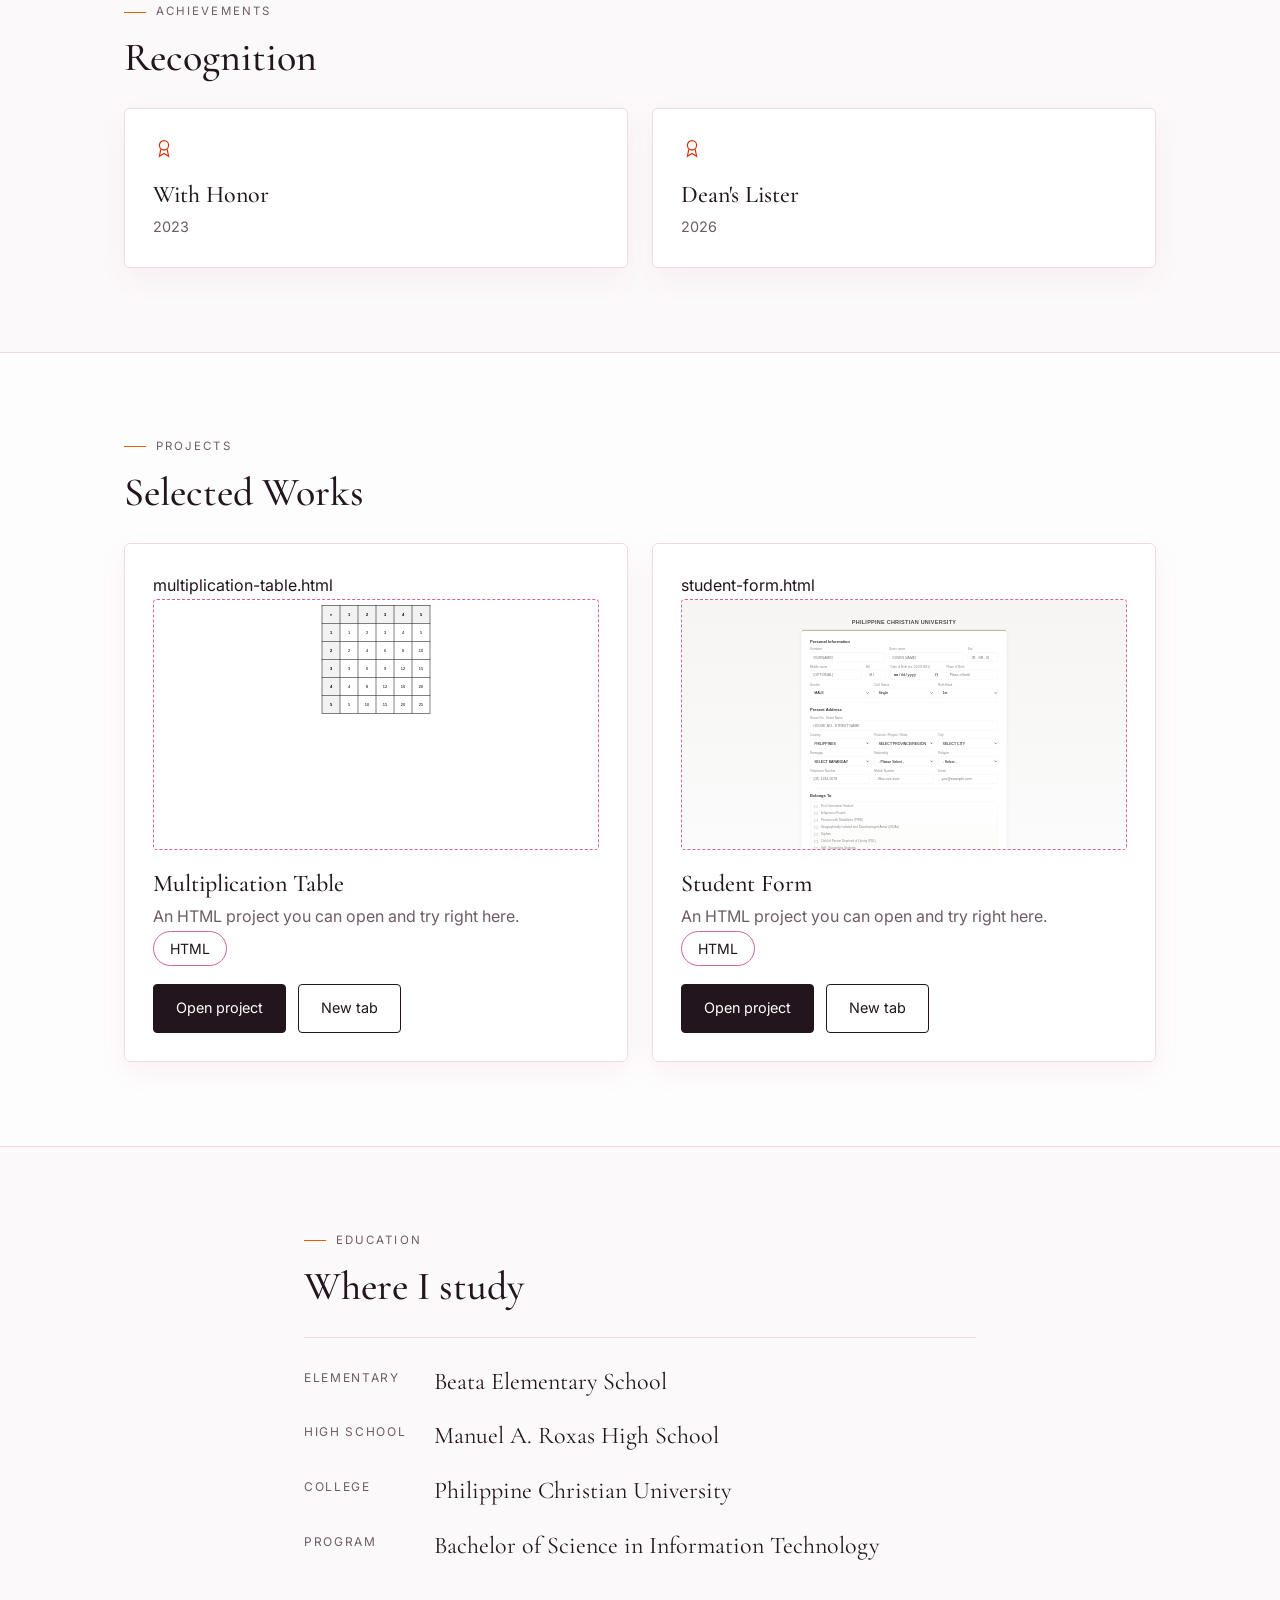
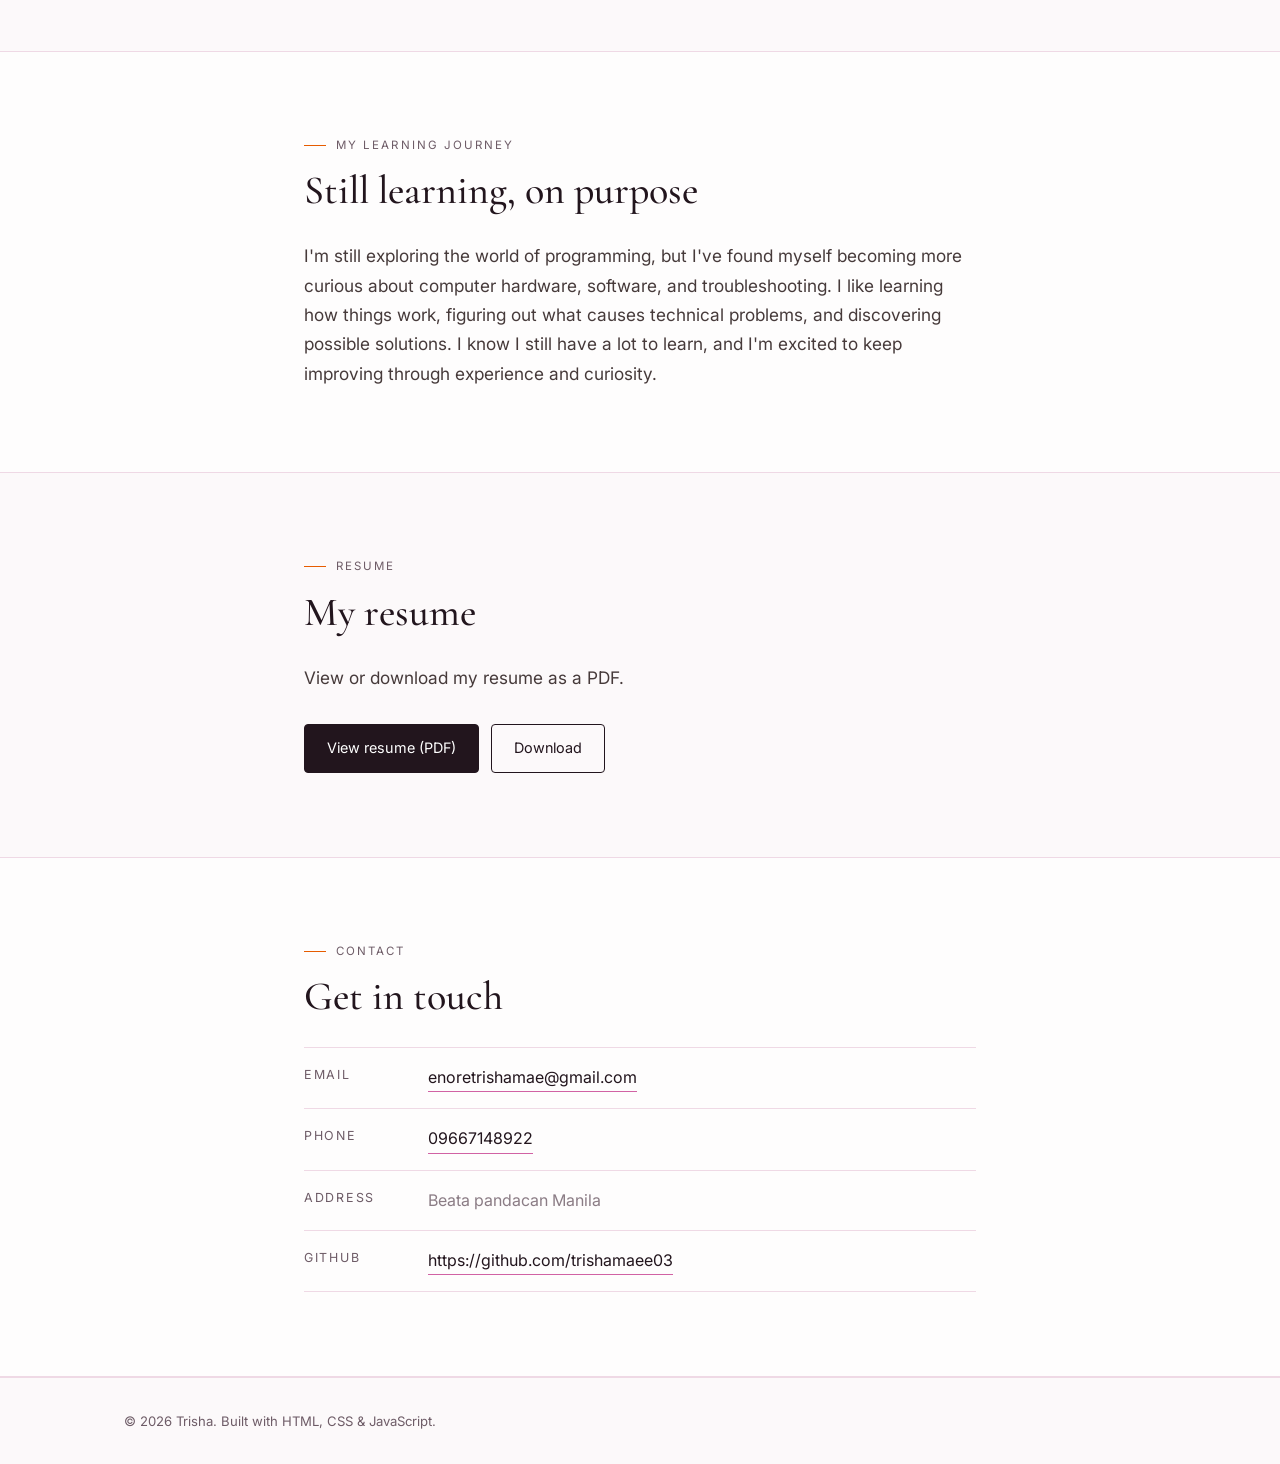
==== commit 9a1a3186: "Refactor project cards and update education section" ====
--- a/index.html
+++ b/index.html
@@ -82,24 +82,30 @@
     <!-- Each project is its own HTML file in the same folder as index.html.
          To add a project: copy a card, then change data-src (file name) and data-title. -->
     <div class="grid">
-      <article class="card">
-        <div class="preview" aria-hidden="true">Preview<iframe src="multiplication-table.html" title="" tabindex="-1" loading="lazy"></iframe></div>
-        <h3>Multiplication Table</h3>
-        <p> HTML project.</p>
-        <ul class=><li>HTML</li></ul>
-        <div class="btns">
-          <button class="" type="button" data-src="multiplication-table.html" data-title="Multiplication Table">Open project</button>
-          <a class= href="multiplication-table.html" target="_blank" rel="noopener">New tab</a>
+      <article class="card proj">
+        <div class="win" aria-hidden="true"><i></i><i></i><i></i><span>multiplication-table.html</span></div>
+        <div class="preview" aria-hidden="true"><iframe src="multiplication-table.html" title="" tabindex="-1" loading="lazy"></iframe></div>
+        <div class="proj-body">
+          <h3>Multiplication Table</h3>
+          <p>An HTML project you can open and try right here.</p>
+          <ul class="tags mini"><li>HTML</li></ul>
+          <div class="btns">
+            <button class="btn primary compact" type="button" data-src="multiplication-table.html" data-title="Multiplication Table">Open project</button>
+            <a class="btn compact" href="multiplication-table.html" target="_blank" rel="noopener">New tab</a>
+          </div>
         </div>
       </article>
-      <article class="card">
-        <div class="preview" aria-hidden="true">Preview<iframe src="student-form.html" title="" tabindex="-1" loading="lazy"></iframe></div>
-        <h3>Student Form</h3>
-        <p> HTML project.</p>
-        <ul class=><li>HTML</li></ul>
-        <div class="btns">
-          <button class= type="button" data-src="student-form.html" data-title="Student Form">Open project</button>
-          <a class= href="student-form.html" target="_blank" rel="noopener">New tab</a>
+      <article class="card proj">
+        <div class="win" aria-hidden="true"><i></i><i></i><i></i><span>student-form.html</span></div>
+        <div class="preview" aria-hidden="true"><iframe src="student-form.html" title="" tabindex="-1" loading="lazy"></iframe></div>
+        <div class="proj-body">
+          <h3>Student Form</h3>
+          <p>An HTML project you can open and try right here.</p>
+          <ul class="tags mini"><li>HTML</li></ul>
+          <div class="btns">
+            <button class="btn primary compact" type="button" data-src="student-form.html" data-title="Student Form">Open project</button>
+            <a class="btn compact" href="student-form.html" target="_blank" rel="noopener">New tab</a>
+          </div>
         </div>
       </article>
     </div>
@@ -112,8 +118,7 @@
     <h2>Where I study</h2>
     <dl class="edu">
       <dt>Elementary</dt><dd>Beata Elementary School</dd>
-      <dt>HighSchool</dt><dd>Manuel A. Roxas High School
-</dd>
+      <dt>High School</dt><dd>Manuel A. Roxas High School</dd>
       <dt>College</dt><dd>Philippine Christian University</dd>
       <dt>Program</dt><dd>Bachelor of Science in Information Technology</dd>
     </dl>
@@ -124,8 +129,7 @@
   <div class="wrap narrow">
     <p class="label">My Learning Journey</p>
     <h2>Still learning, on purpose</h2>
-    <p class="lead">I'm still exploring the world of programming, but I've found myself becoming more curious about computer hardware, software, and troubleshooting. I like learning how things work, figuring out what causes technical problems, and discovering possible solutions. I know I still have a lot to learn, and I'm excited to keep improving through experience and curiosity.
-</p>
+    <p class="lead">I'm still exploring the world of programming, but I've found myself becoming more curious about computer hardware, software, and troubleshooting. I like learning how things work, figuring out what causes technical problems, and discovering possible solutions. I know I still have a lot to learn, and I'm excited to keep improving through experience and curiosity.</p>
   </div>
 </section>
 
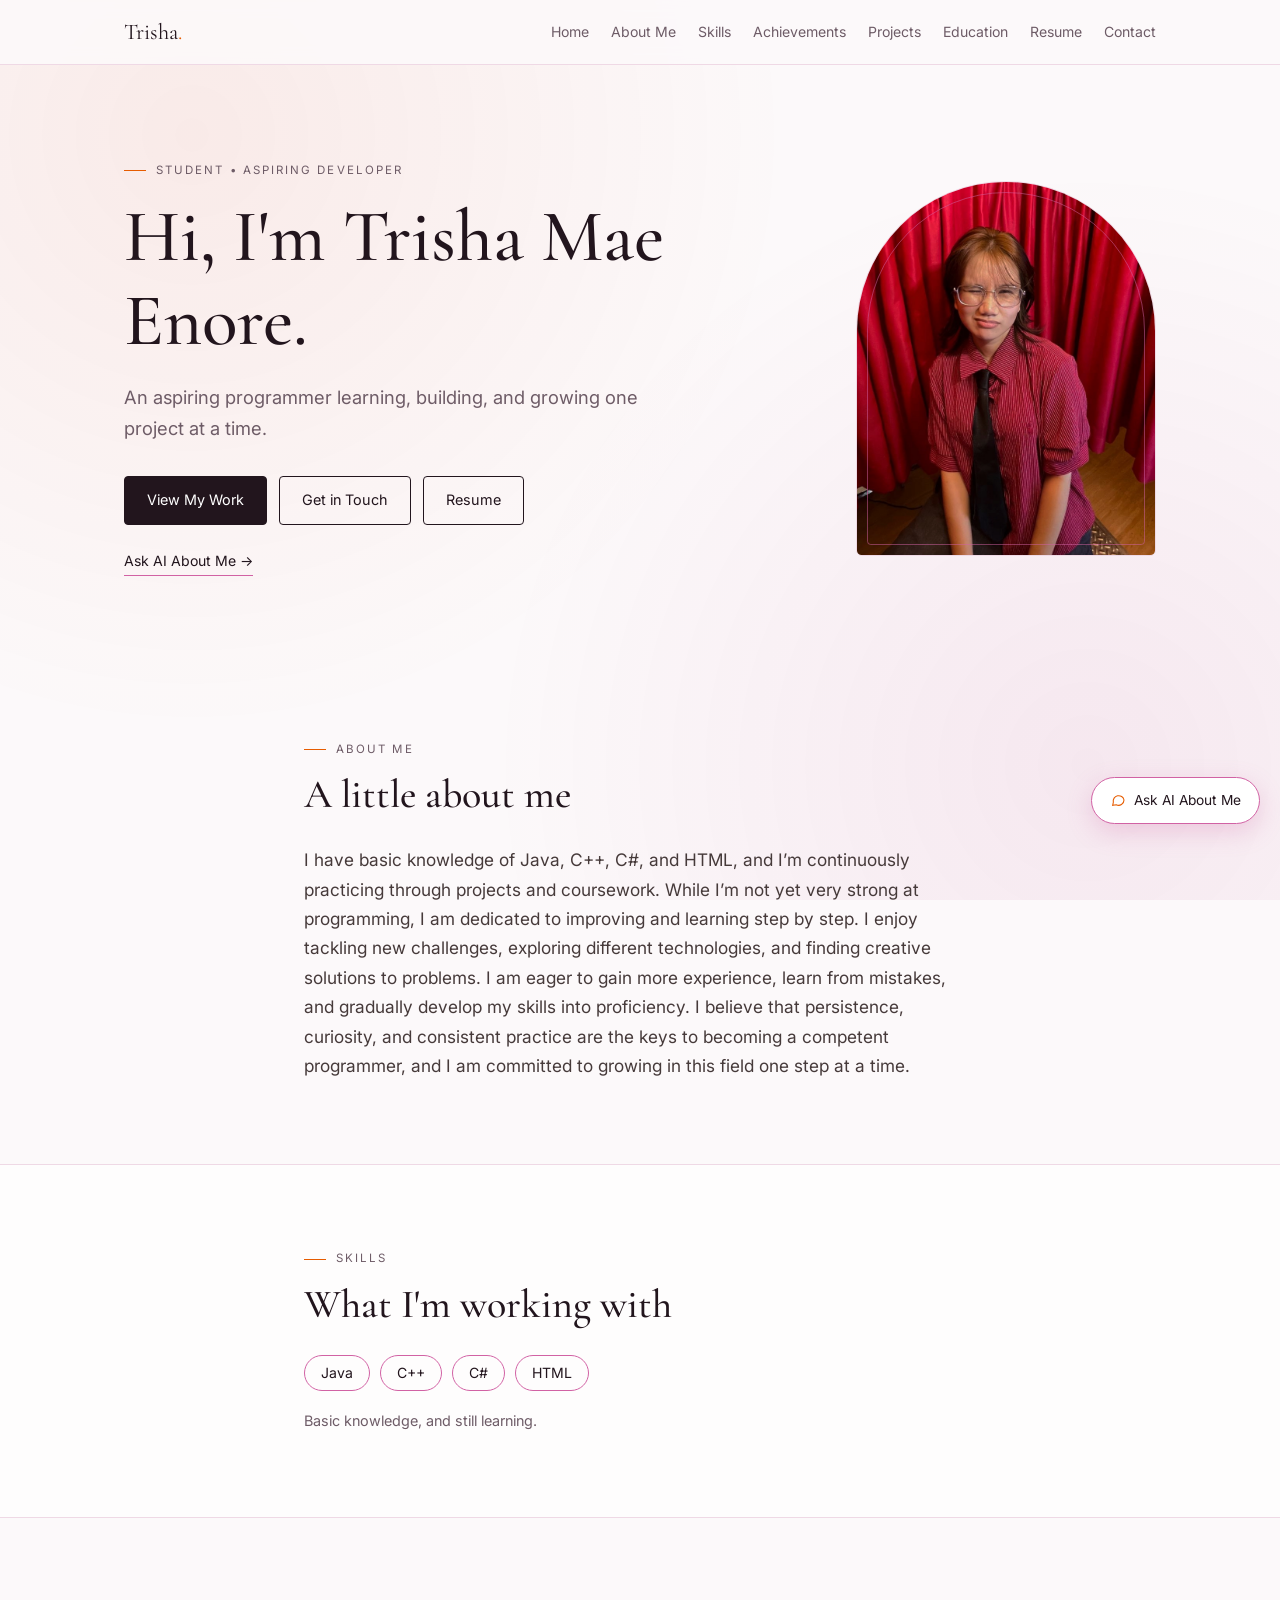
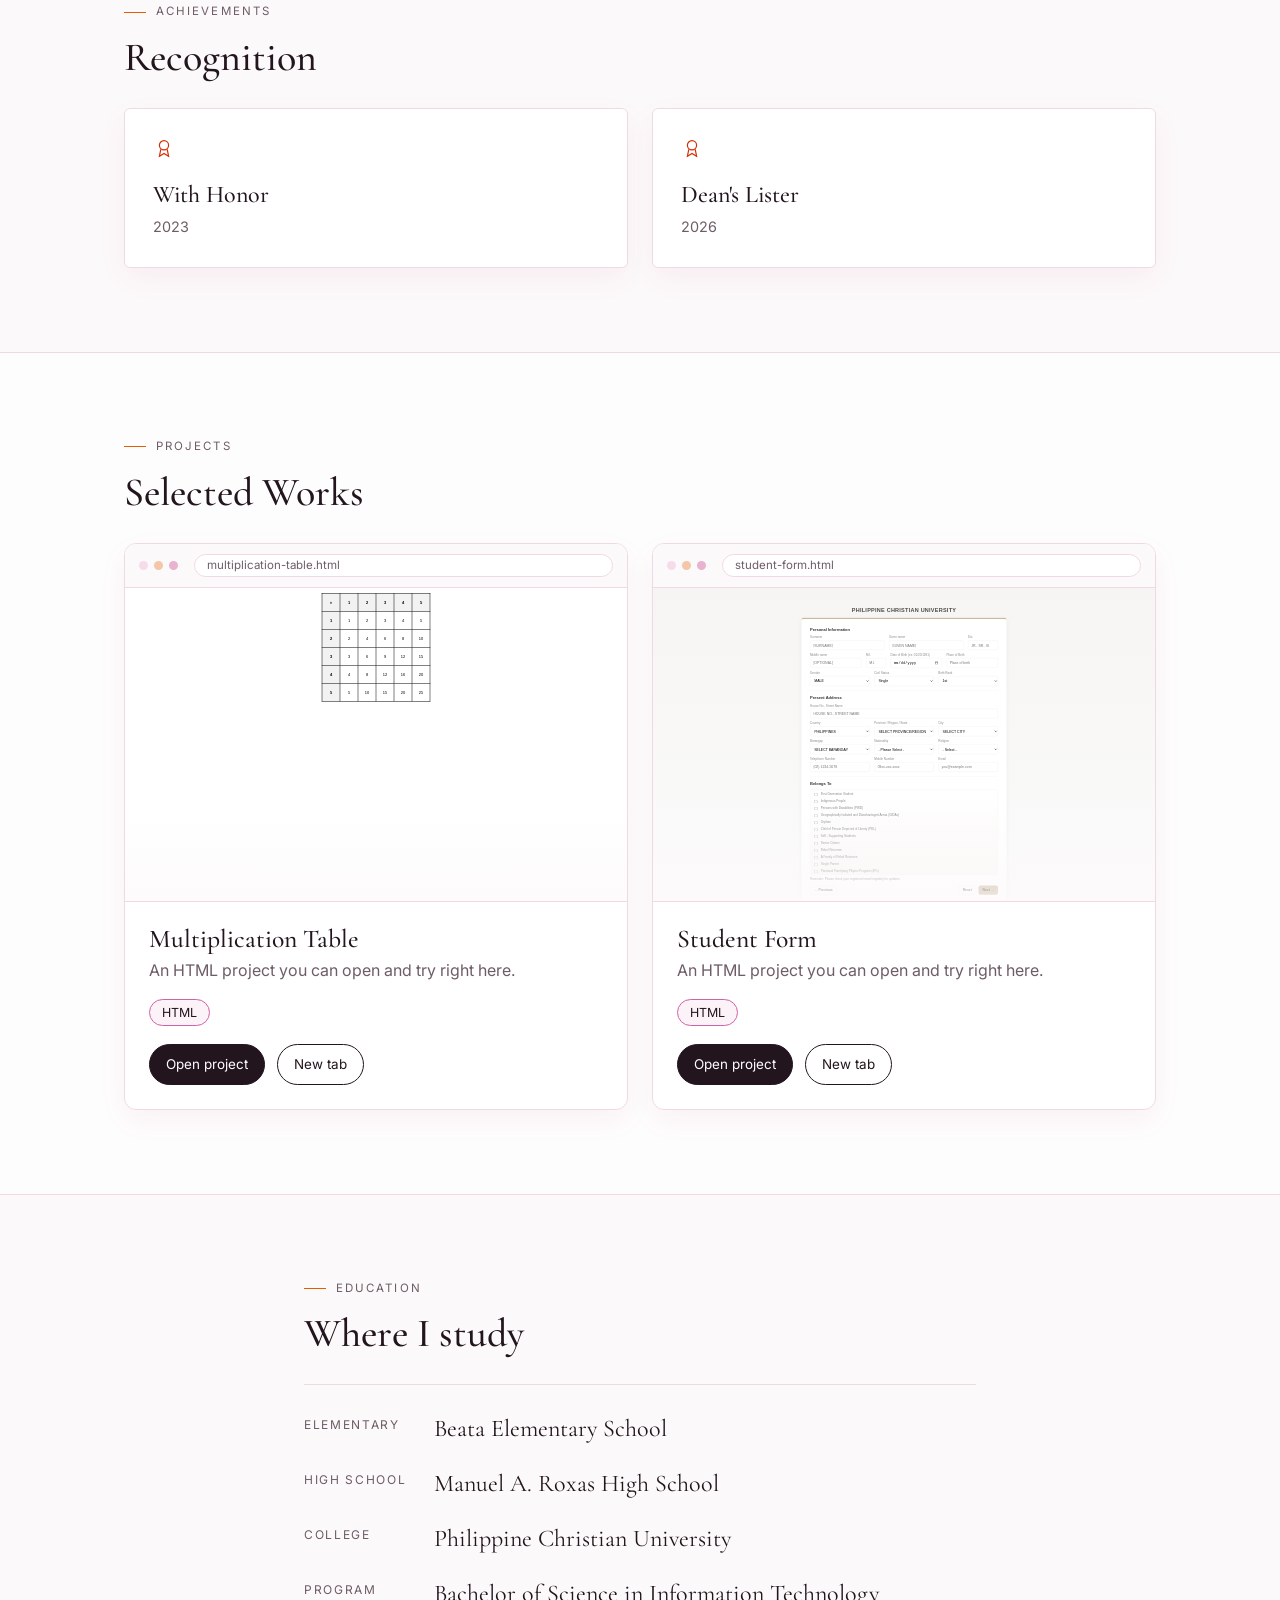
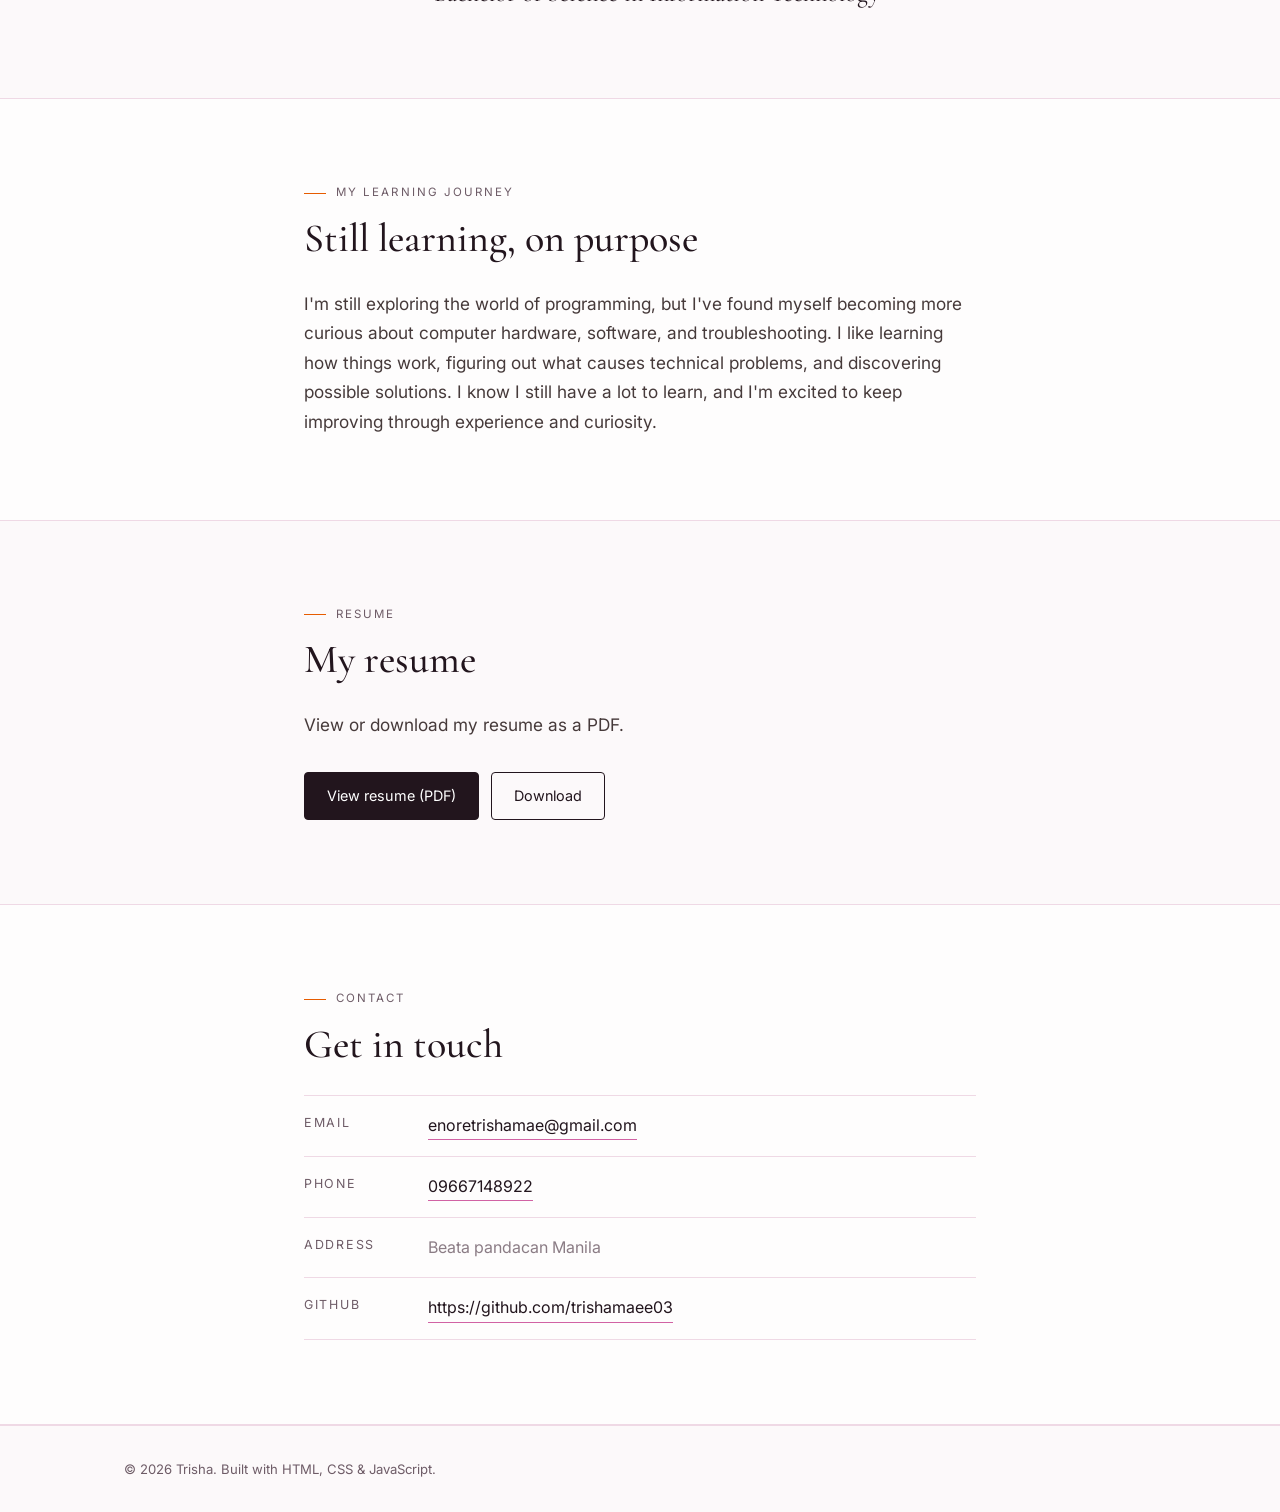
==== commit 734c88b7: "Update resume link to new PDF file" ====
--- a/index.html
+++ b/index.html
@@ -35,7 +35,7 @@
       <div class="btns">
         <a class="btn primary" href="#projects">View My Work</a>
         <a class="btn" href="#contact">Get in Touch</a>
-        <a class="btn" data-resume href="resume.pdf">Resume</a>
+        <a class="btn" data-resume href="White and Black Simple Student CV Resume_20261011_002252_0000.pdf">Resume</a>
       </div>
       <button class="ask" id="heroAsk" type="button">Ask AI About Me <span aria-hidden="true">→</span></button>
     </div>
--- a/style.css
+++ b/style.css
@@ -34,7 +34,6 @@
 .btn{display:inline-block;padding:11px 22px;border:1px solid var(--ink);border-radius:4px;text-decoration:none;font:inherit;font-size:.9rem;transition:.2s;background:transparent;color:var(--ink);cursor:pointer}
 .btn:hover{border-color:var(--rose);background:var(--pink)}
 .btn.primary{background:var(--ink);color:#fff}.btn.primary:hover{background:var(--magenta);border-color:var(--magenta)}
-.btn.small{padding:7px 14px;font-size:.82rem}
 .ask{margin-top:22px;background:none;border:0;border-bottom:1px solid var(--rose);padding:2px 0;font:inherit;font-size:.88rem;cursor:pointer;color:var(--ink)}
 .ask:hover{color:var(--burnt);border-color:var(--burnt)}
 .photo{aspect-ratio:4/5;max-width:300px;justify-self:end;width:100%;border:1px solid var(--line);border-radius:160px 160px 6px 6px;background:linear-gradient(var(--pink),var(--bg) 85%);display:grid;place-items:center;color:var(--muted);font-size:.8rem;letter-spacing:.12em;text-transform:uppercase;position:relative;overflow:hidden}
@@ -45,7 +44,6 @@
 .lead{font-size:1.08rem;color:#463a3a}
 .tags{list-style:none;display:flex;flex-wrap:wrap;gap:10px;padding:0}
 .tags li{border:1px solid var(--rose);border-radius:99px;padding:5px 16px;font-size:.88rem}
-.tags.small{margin-top:14px}.tags.small li{padding:2px 12px;font-size:.78rem}
 .note{margin-top:18px;color:var(--muted);font-size:.9rem}
 .grid{display:grid;grid-template-columns:repeat(2,1fr);gap:24px}
 .card{background:#fff;border:1px solid var(--line);border-radius:6px;padding:28px;box-shadow:0 10px 30px rgba(163,2,98,.05);transition:.25s}
@@ -63,6 +61,20 @@
 .contact em{font-style:normal;color:var(--muted);opacity:.8}
 .contact a{border-bottom:1px solid var(--rose);text-decoration:none}
 .foot{padding:32px 0;border-top:1px solid var(--line);font-size:.82rem;color:var(--muted)}
+/* projects */
+.proj{padding:0;overflow:hidden;display:flex;flex-direction:column;border-radius:12px;transition:.3s}
+.proj:hover{transform:translateY(-4px);box-shadow:0 18px 40px rgba(209,98,164,.18)}
+.win{display:flex;align-items:center;gap:6px;padding:10px 14px;background:var(--bg);border-bottom:1px solid var(--line)}
+.win i{width:9px;height:9px;border-radius:50%;background:var(--pink)}
+.win i:nth-child(2){background:#f3c7a8}.win i:nth-child(3){background:#e9b3cf}
+.win span{margin-left:10px;flex:1;background:#fff;border:1px solid var(--line);border-radius:99px;padding:1px 12px;font-size:.72rem;color:var(--muted);overflow:hidden;text-overflow:ellipsis;white-space:nowrap}
+.proj .preview{border:0;border-radius:0;margin:0;aspect-ratio:16/10;border-bottom:1px solid var(--line);background:#fff}
+.proj .preview::after{content:"";position:absolute;inset:0;background:linear-gradient(180deg,transparent 70%,rgba(252,249,250,.7))}
+.proj-body{padding:22px 24px 24px}
+.proj-body h3{font-size:1.6rem}
+.proj-body p{margin-top:4px}
+.tags.mini{margin-top:14px}.tags.mini li{padding:2px 12px;font-size:.78rem;background:rgba(209,98,164,.08)}
+.btn.compact{padding:8px 16px;font-size:.84rem;border-radius:99px}
 /* project modal */
 .modal{position:fixed;inset:0;z-index:60;display:none;align-items:center;justify-content:center;background:rgba(34,21,29,.45);backdrop-filter:blur(6px);padding:20px}
 .modal.open{display:flex}
@@ -71,9 +83,9 @@
 .modal-head h3{font-size:1.2rem}
 .modal-box iframe{flex:1;width:100%;border:0;background:#fff}
 /* chat */
-.fab{position:fixed;right:20px;bottom:20px;z-index:30;display:flex;gap:8px;align-items:center;background:#fff;color:var(--ink);border:1px solid var(--rose);border-radius:99px;padding:11px 18px;font:inherit;font-size:.86rem;cursor:pointer;box-shadow:0 8px 24px rgba(209,98,164,.25);transition:.2s}
+.fab{position:fixed;right:20px;bottom:76px;z-index:30;display:flex;gap:8px;align-items:center;background:#fff;color:var(--ink);border:1px solid var(--rose);border-radius:99px;padding:11px 18px;font:inherit;font-size:.86rem;cursor:pointer;box-shadow:0 8px 24px rgba(209,98,164,.25);transition:.2s}
 .fab:hover{background:var(--pink)}.fab svg{color:var(--burnt)}
-.chat{position:fixed;right:20px;bottom:20px;z-index:70;width:380px;max-width:calc(100vw - 24px);height:min(600px,calc(100dvh - 40px));display:flex;flex-direction:column;background:#fff;border:1px solid var(--line);border-radius:12px;box-shadow:0 20px 40px rgba(163,2,98,.15);overflow:hidden}
+.chat{position:fixed;right:20px;bottom:76px;z-index:70;width:380px;max-width:calc(100vw - 24px);height:min(600px,calc(100dvh - 96px));display:flex;flex-direction:column;background:#fff;border:1px solid var(--line);border-radius:12px;box-shadow:0 20px 40px rgba(163,2,98,.15);overflow:hidden}
 .chat-head{display:flex;justify-content:space-between;align-items:center;padding:14px 18px;border-bottom:1px solid var(--line);background:var(--bg)}
 .chat-head h2{font-size:1.35rem;margin:0}
 .icon{background:none;border:0;width:34px;height:34px;border-radius:4px;cursor:pointer;color:var(--muted);font-size:1rem}.icon:hover{background:var(--pink);color:var(--ink)}
@@ -100,7 +112,7 @@
  .nav-menu.open{display:flex}.nav-menu a{padding:12px 0}
  .hero{padding:56px 0}.hero-in{grid-template-columns:1fr}.photo{justify-self:start;max-width:200px;order:-1}
  .grid{grid-template-columns:1fr}.sec{padding:60px 0}
- .chat{right:0;bottom:0;width:100%;max-width:100%;height:100dvh;border-radius:0}
+ .chat{right:0;bottom:56px;width:100%;max-width:100%;height:calc(100dvh - 56px);border-radius:0}
  .edu{grid-template-columns:1fr;gap:2px}.edu dd{margin-bottom:12px}
 }
 @media(prefers-reduced-motion:reduce){*{transition:none!important;animation:none!important;scroll-behavior:auto!important}}
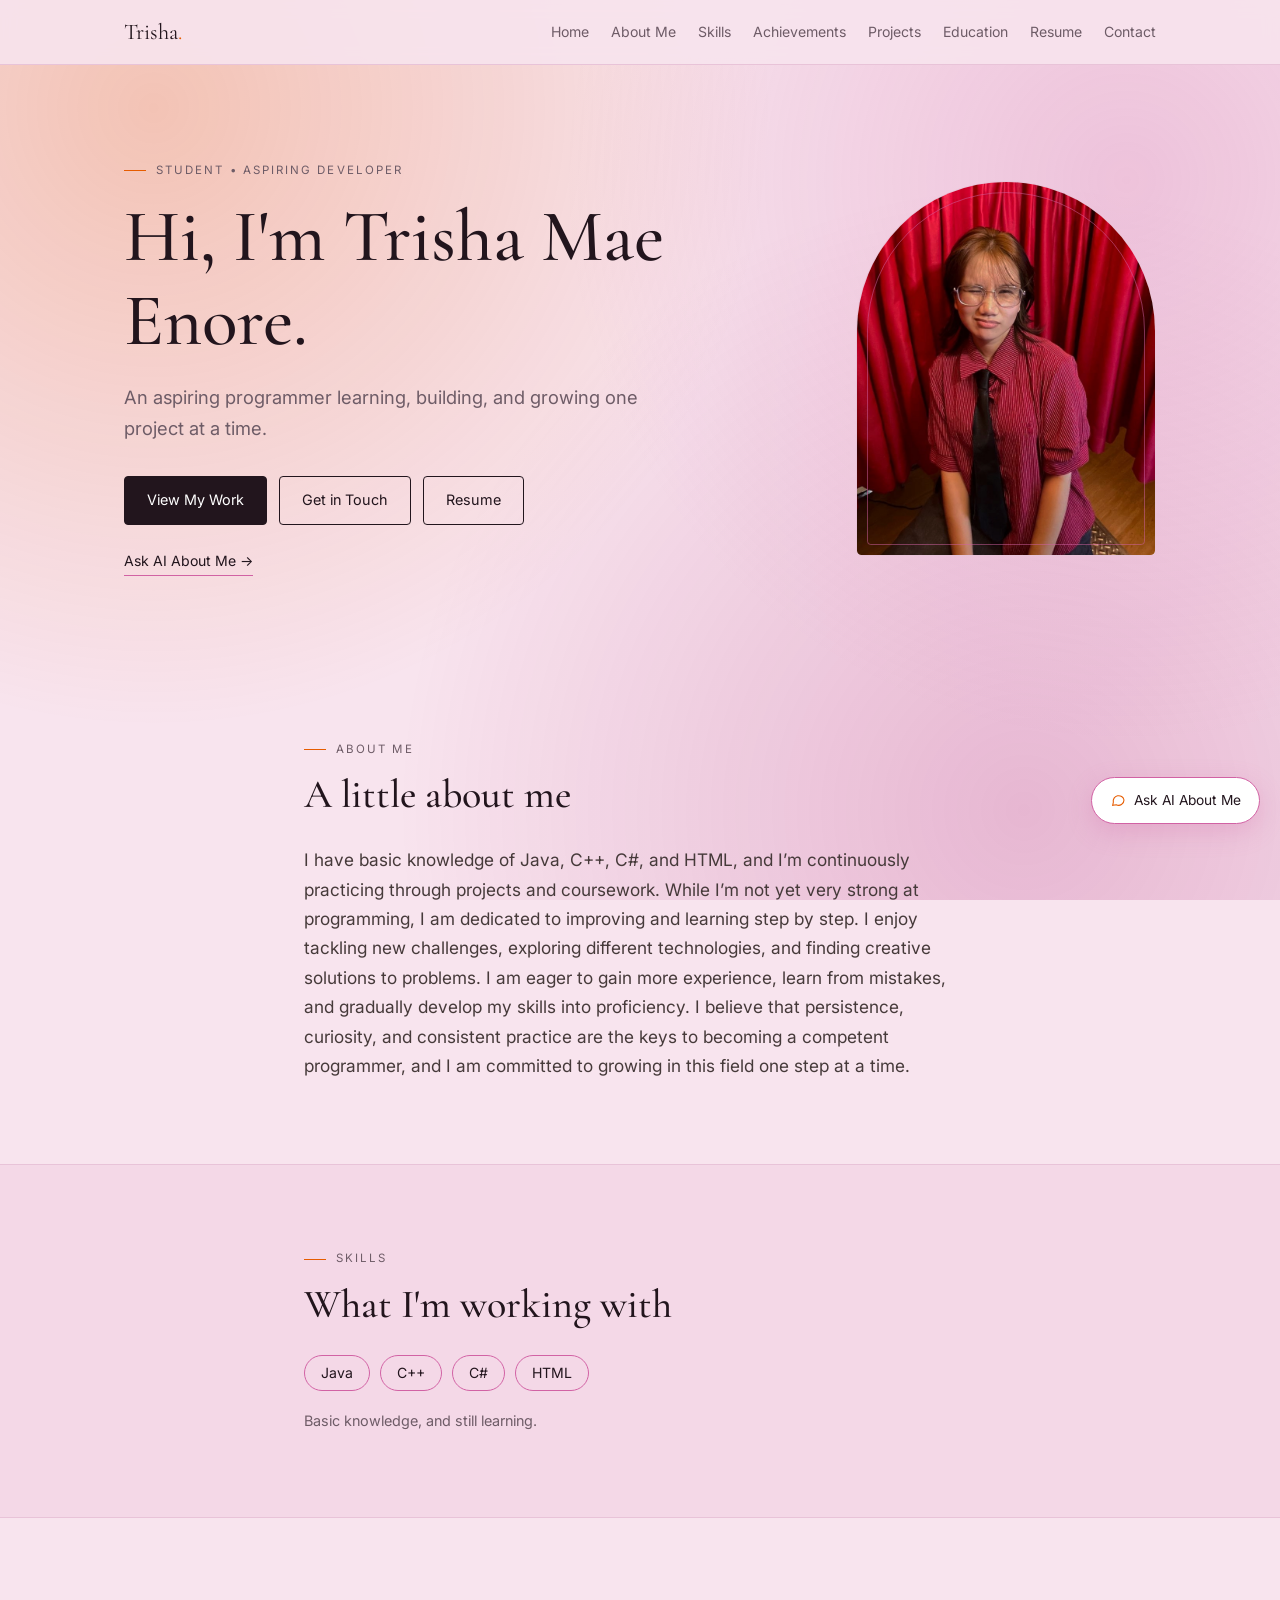
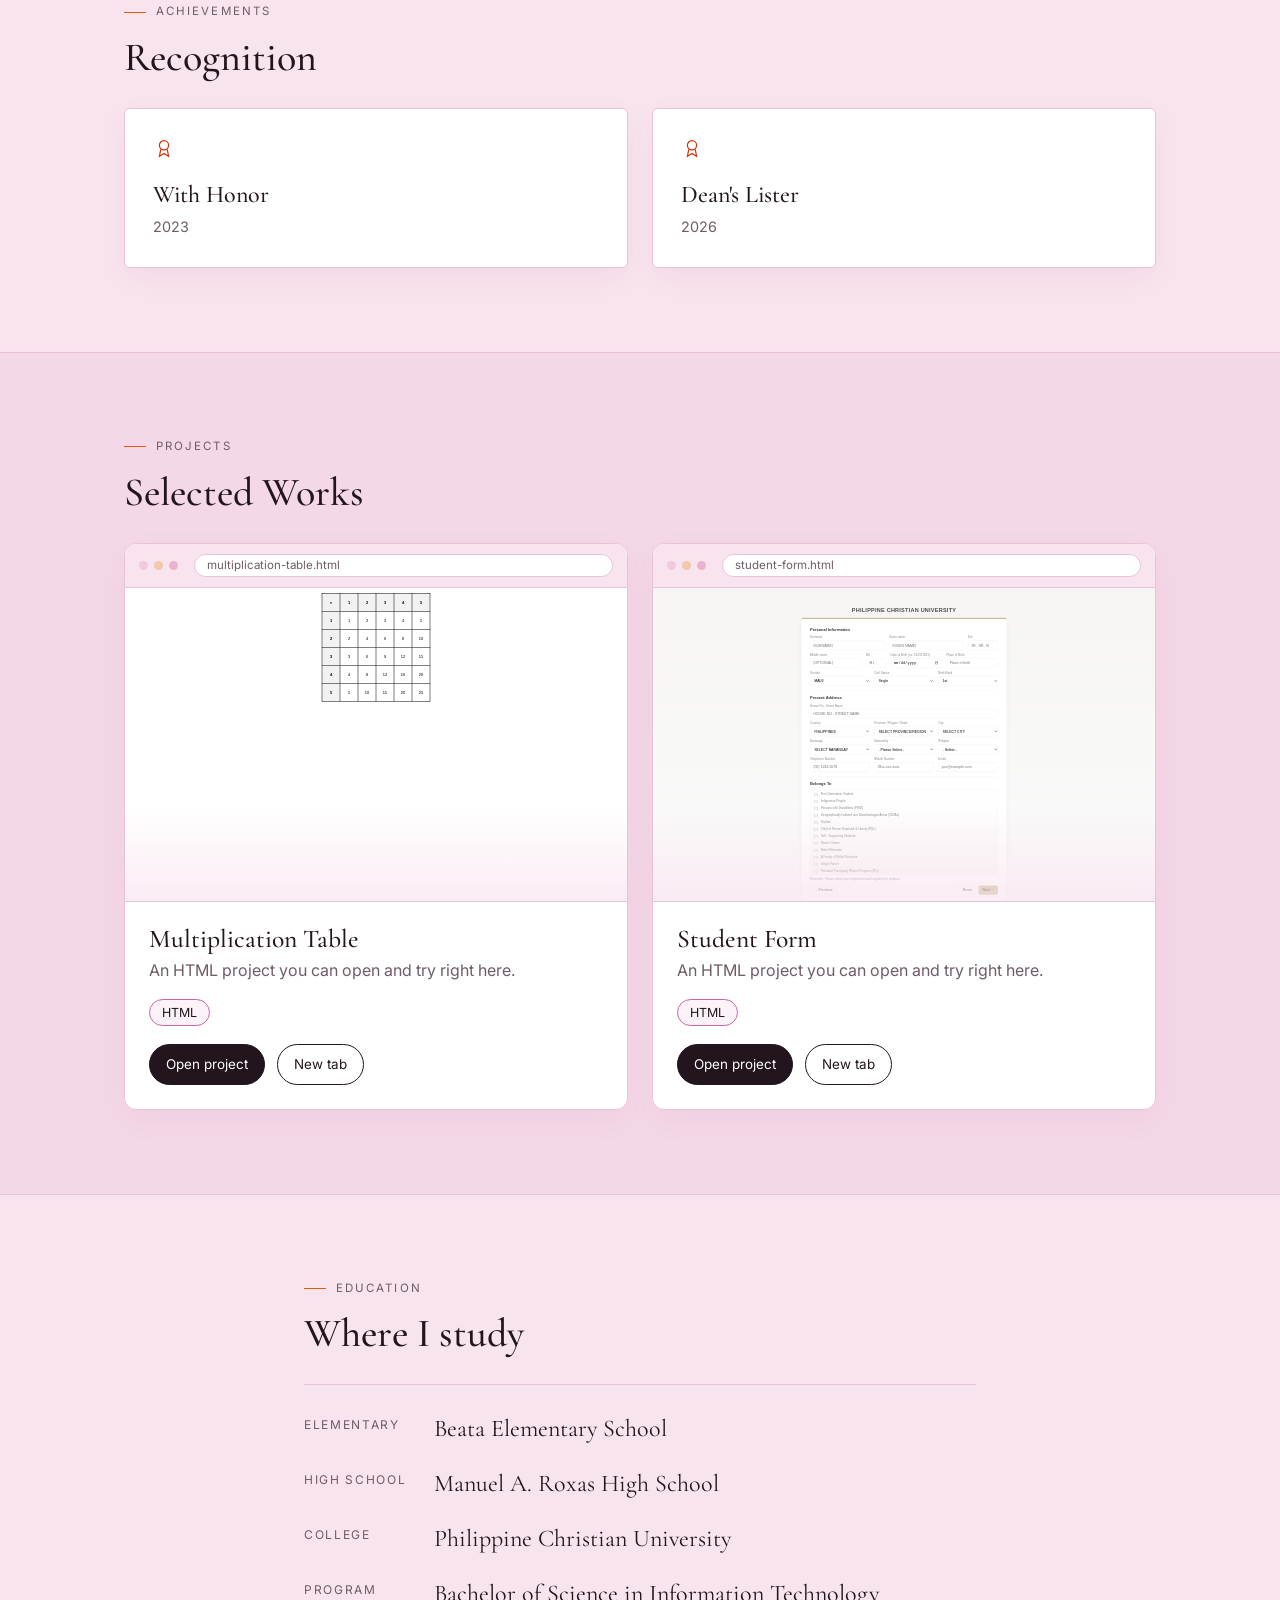
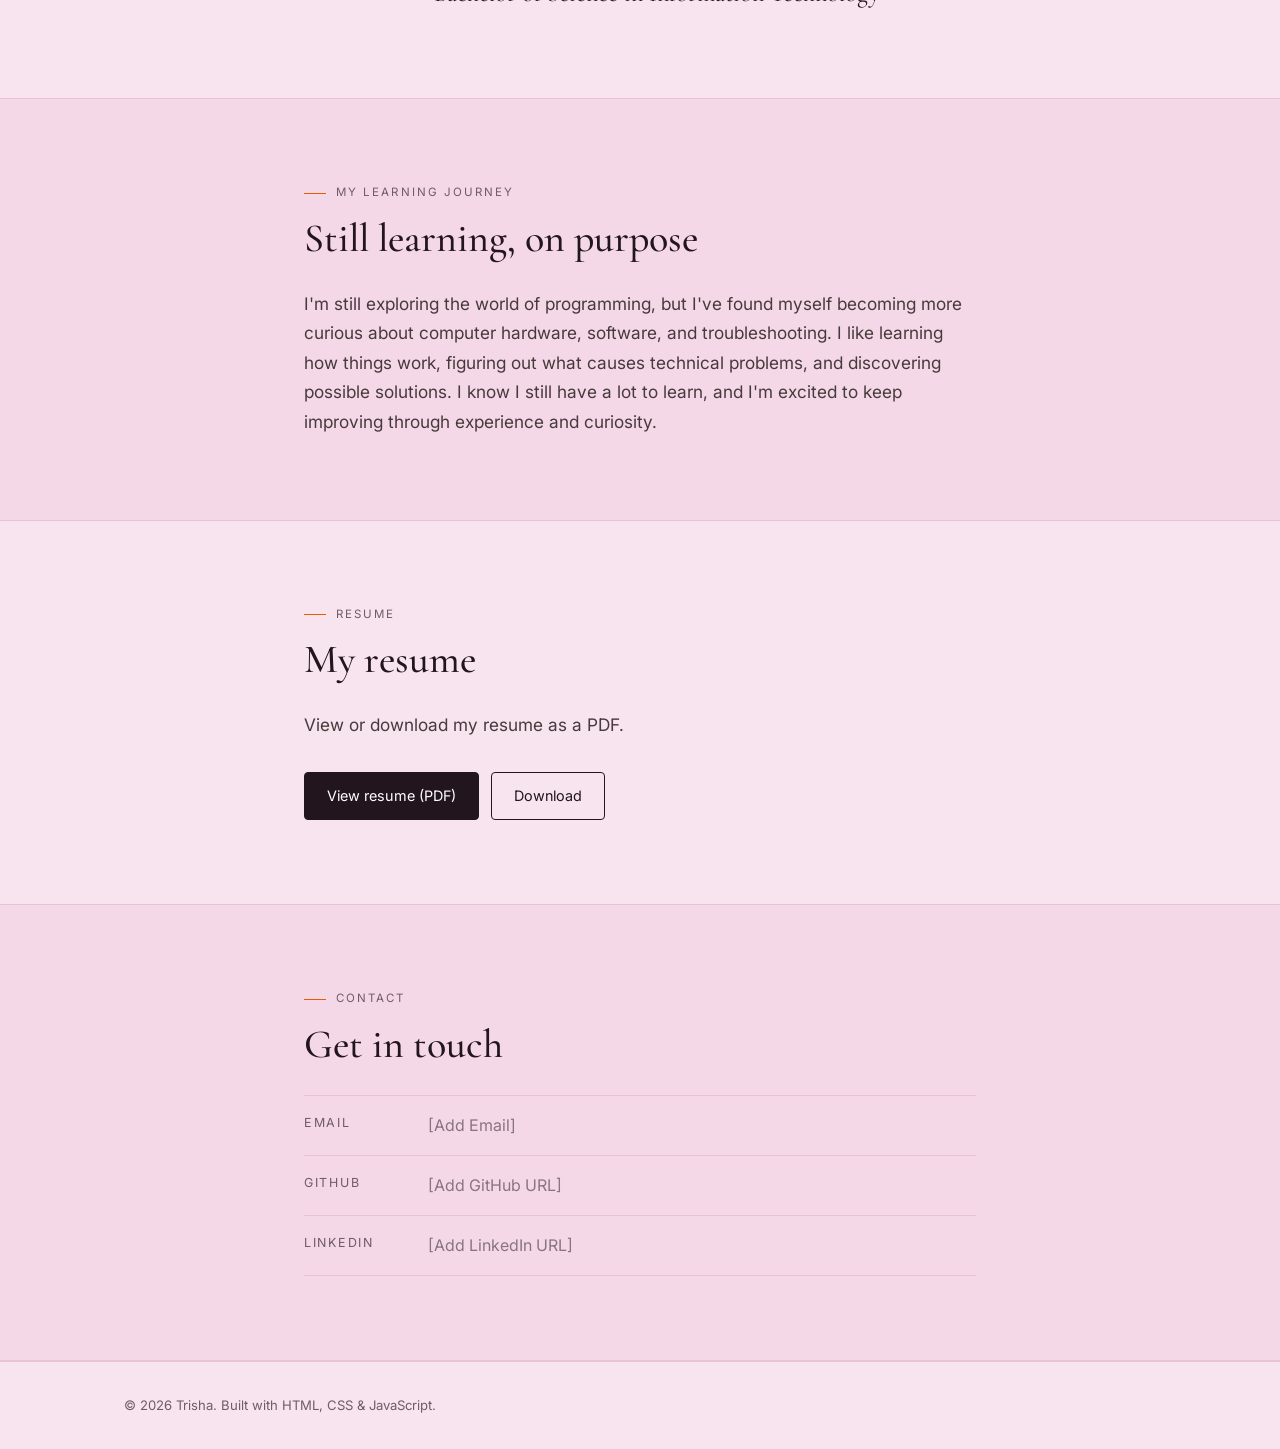
==== commit eaf5dc47: "Update resume links to use 'resume.pdf'" ====
--- a/index.html
+++ b/index.html
@@ -35,7 +35,7 @@
       <div class="btns">
         <a class="btn primary" href="#projects">View My Work</a>
         <a class="btn" href="#contact">Get in Touch</a>
-        <a class="btn" data-resume href="White and Black Simple Student CV Resume_20261011_002252_0000.pdf">Resume</a>
+        <a class="btn" data-resume href="resume.pdf">Resume</a>
       </div>
       <button class="ask" id="heroAsk" type="button">Ask AI About Me <span aria-hidden="true">→</span></button>
     </div>
--- a/style.css
+++ b/style.css
@@ -1,10 +1,10 @@
-:root{--bg:#fcf9fa;--ink:#22151d;--muted:#6e5c67;--rose:#d162a4;--pink:#f6dcea;--coral:#d52d00;--burnt:#e65c00;--magenta:#a30262;--line:#efd9e5;--alt:rgba(255,255,255,.6);
+:root{--bg:#f8e4ee;--ink:#22151d;--muted:#6e5c67;--rose:#d162a4;--pink:#f3c9de;--coral:#d52d00;--burnt:#e65c00;--magenta:#a30262;--line:#e8c3d8;--alt:rgba(209,98,164,.09);
 --serif:"Cormorant Garamond",Georgia,serif;--sans:"Inter",system-ui,-apple-system,"Segoe UI",sans-serif}
 *{box-sizing:border-box;margin:0}
 [hidden]{display:none!important}
 html{scroll-behavior:smooth;scroll-padding-top:72px}
 body{background:var(--bg);color:var(--ink);font:400 16px/1.7 var(--sans);-webkit-font-smoothing:antialiased}
-body::before{content:"";position:fixed;inset:0;pointer-events:none;z-index:-1;background-image:radial-gradient(circle at 15% 15%,rgba(213,45,0,.07) 0%,transparent 45%),radial-gradient(circle at 85% 85%,rgba(163,2,98,.07) 0%,transparent 45%)}
+body::before{content:"";position:fixed;inset:0;pointer-events:none;z-index:-1;background-image:radial-gradient(circle at 12% 12%,rgba(230,92,0,.24) 0%,transparent 45%),radial-gradient(circle at 88% 20%,rgba(209,98,164,.26) 0%,transparent 42%),radial-gradient(circle at 80% 90%,rgba(163,2,98,.2) 0%,transparent 48%)}
 a{color:inherit}
 :focus-visible{outline:2px solid var(--burnt);outline-offset:3px;border-radius:3px}
 .sr{position:absolute;width:1px;height:1px;overflow:hidden;clip:rect(0 0 0 0)}
@@ -17,7 +17,7 @@
 .label{font-size:.72rem;letter-spacing:.18em;text-transform:uppercase;color:var(--muted);display:flex;align-items:center;gap:10px;margin-bottom:12px}
 .label::before{content:"";width:22px;height:1px;background:var(--burnt)}
 /* nav */
-.nav{position:sticky;top:0;z-index:20;background:rgba(252,249,250,.9);backdrop-filter:blur(8px);border-bottom:1px solid var(--line)}
+.nav{position:sticky;top:0;z-index:20;background:rgba(248,228,238,.9);backdrop-filter:blur(8px);border-bottom:1px solid var(--line)}
 .nav-in{display:flex;align-items:center;justify-content:space-between;height:64px}
 .logo{font-family:var(--serif);font-size:1.4rem;text-decoration:none}.logo span{color:var(--burnt)}
 .nav-menu{display:flex;gap:22px}
@@ -69,7 +69,7 @@
 .win i:nth-child(2){background:#f3c7a8}.win i:nth-child(3){background:#e9b3cf}
 .win span{margin-left:10px;flex:1;background:#fff;border:1px solid var(--line);border-radius:99px;padding:1px 12px;font-size:.72rem;color:var(--muted);overflow:hidden;text-overflow:ellipsis;white-space:nowrap}
 .proj .preview{border:0;border-radius:0;margin:0;aspect-ratio:16/10;border-bottom:1px solid var(--line);background:#fff}
-.proj .preview::after{content:"";position:absolute;inset:0;background:linear-gradient(180deg,transparent 70%,rgba(252,249,250,.7))}
+.proj .preview::after{content:"";position:absolute;inset:0;background:linear-gradient(180deg,transparent 70%,rgba(248,228,238,.7))}
 .proj-body{padding:22px 24px 24px}
 .proj-body h3{font-size:1.6rem}
 .proj-body p{margin-top:4px}
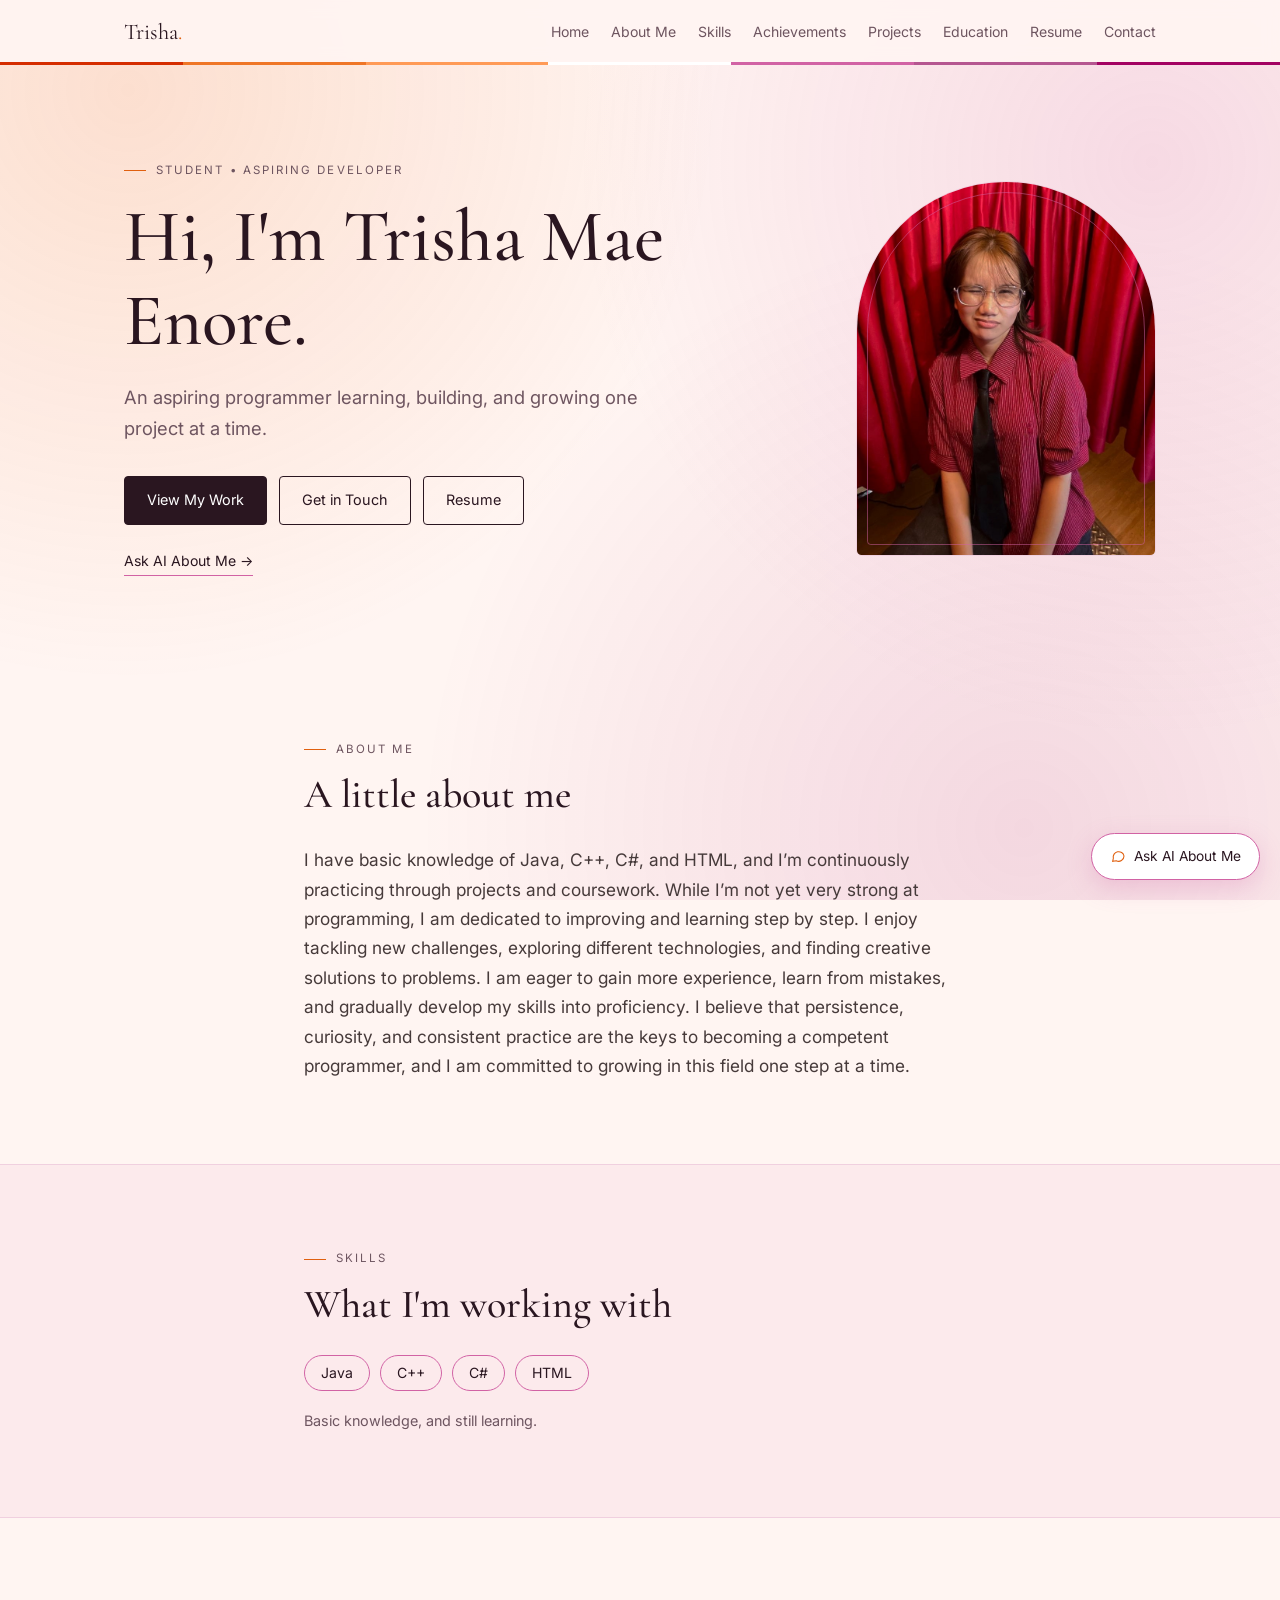
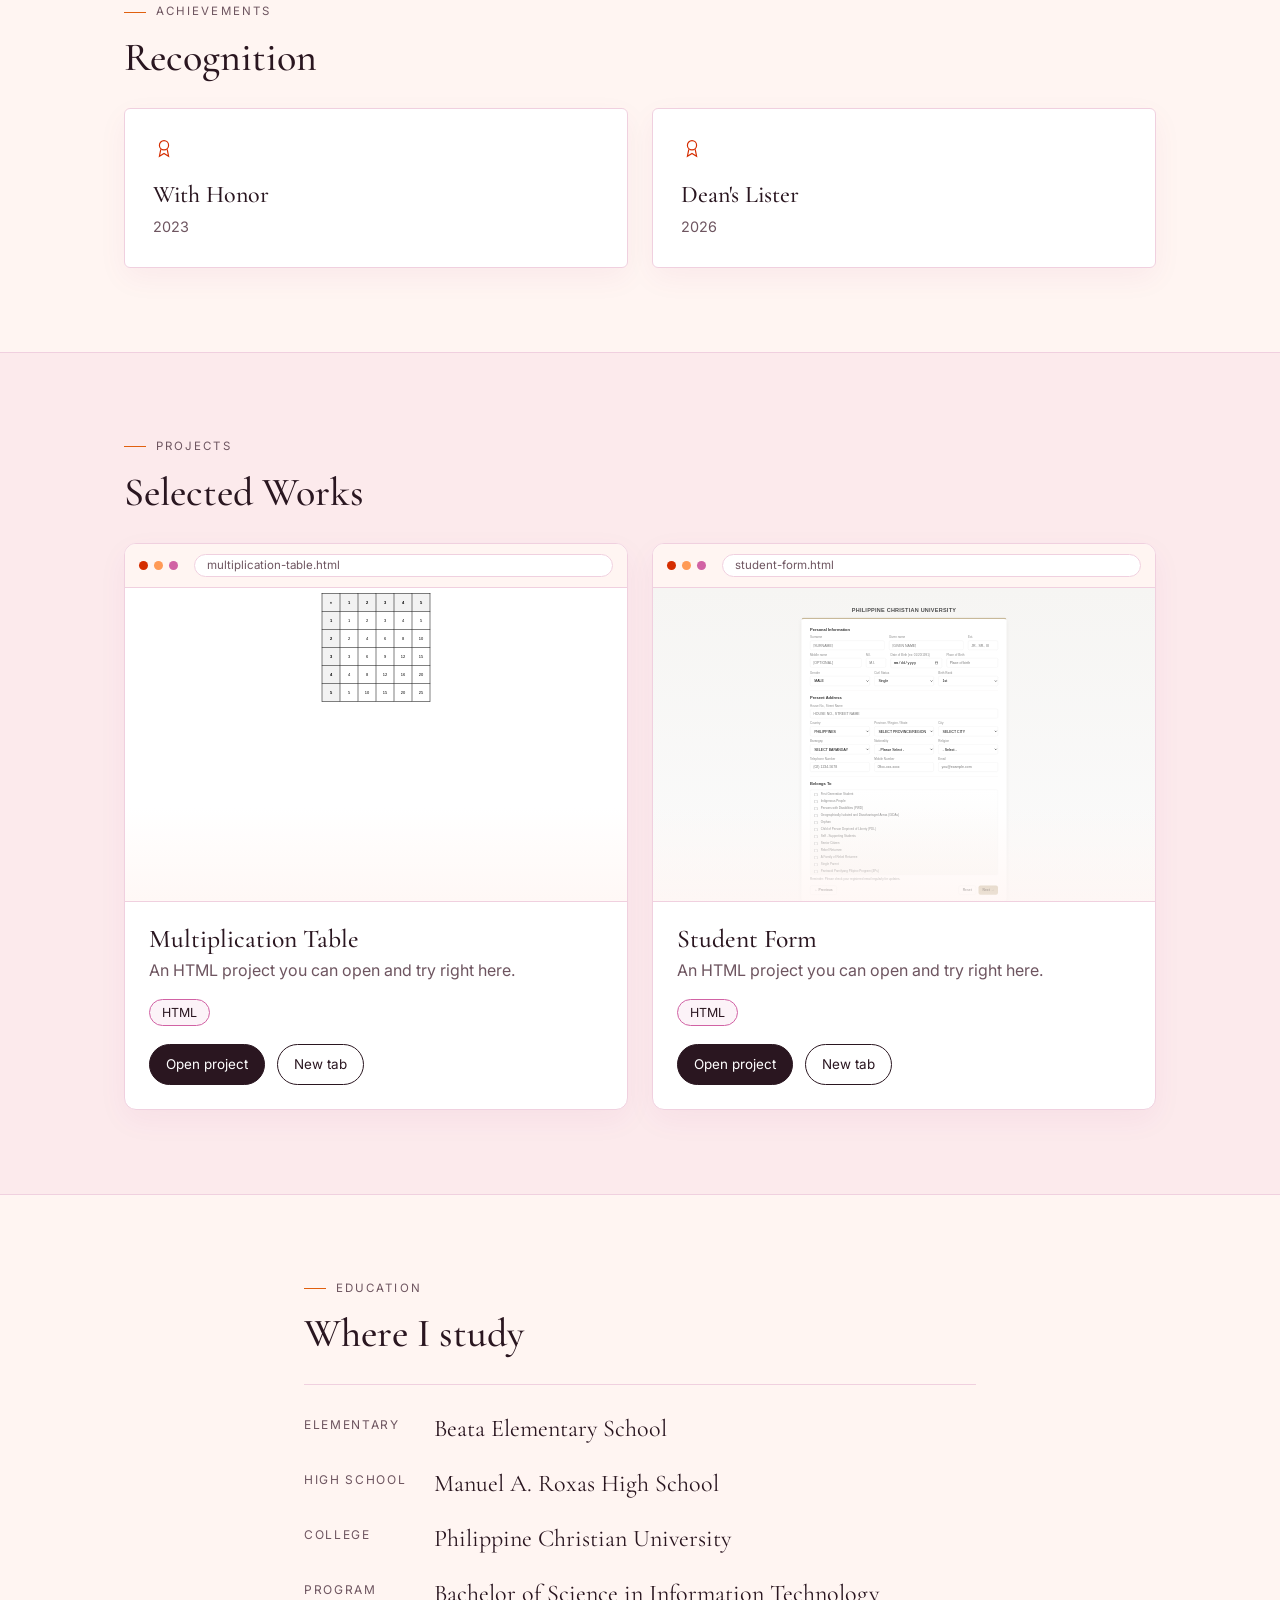
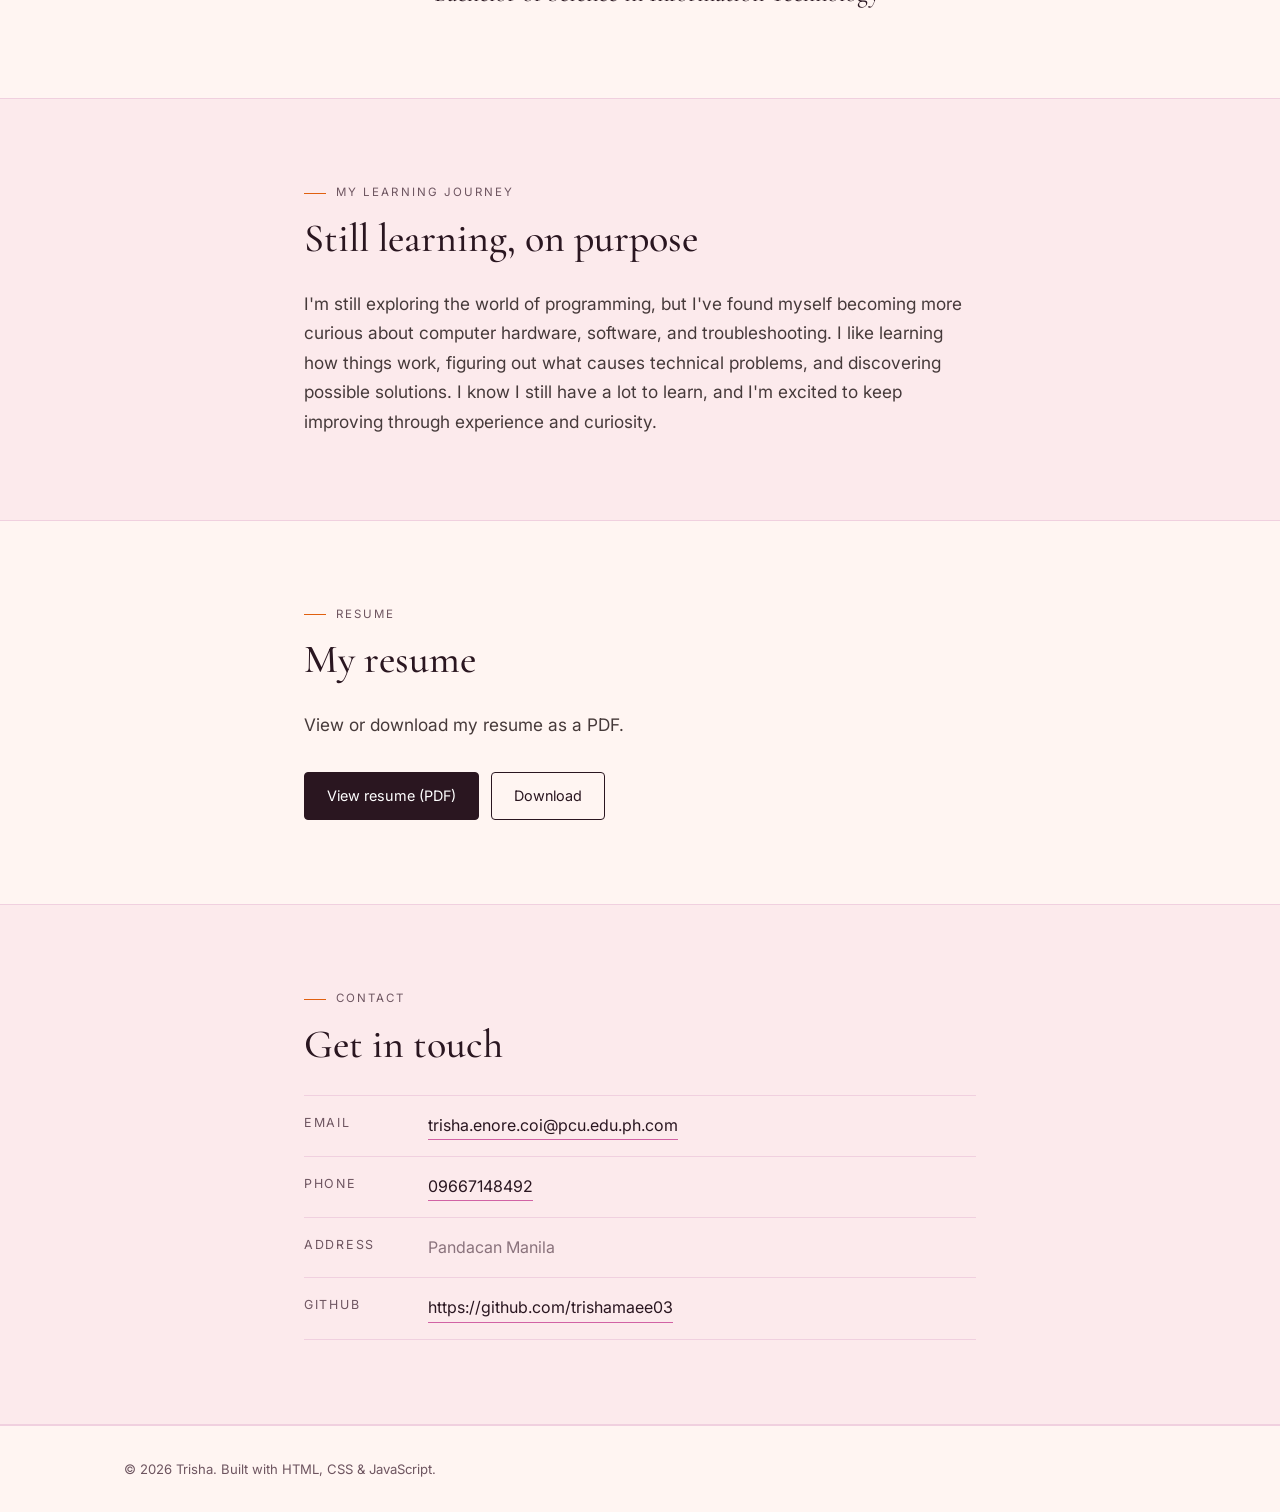
==== commit 6d116cf6: "Update contact information in index.html" ====
--- a/index.html
+++ b/index.html
@@ -149,9 +149,9 @@
     <h2>Get in touch</h2>
     <ul class="contact">
       <!-- Filled automatically from PROFILE in script.js once you add your details. -->
-      <li><span>Email</span><em>[Add Email]</em></li>
-      <li><span>GitHub</span><em>[Add GitHub URL]</em></li>
-      <li><span>LinkedIn</span><em>[Add LinkedIn URL]</em></li>
+      <li><span>Email</span><em>Trisha.enore.coi@pcu.edu.ph</em></li>
+      <li><span>GitHub</span><em>https://github.com/trishamaee03</em></li>
+
     </ul>
   </div>
 </section>
--- a/style.css
+++ b/style.css
@@ -1,10 +1,11 @@
-:root{--bg:#f8e4ee;--ink:#22151d;--muted:#6e5c67;--rose:#d162a4;--pink:#f3c9de;--coral:#d52d00;--burnt:#e65c00;--magenta:#a30262;--line:#e8c3d8;--alt:rgba(209,98,164,.09);
+:root{--bg:#fff5f2;--ink:#2a1620;--muted:#6e5560;--rose:#D162A4;--pink:#f8d7e6;--coral:#D52D00;--burnt:#E0600F;--magenta:#A30262;--line:#f0d0df;--alt:rgba(209,98,164,.07);
+/* lesbian flag: #D52D00 #EF7627 #FF9A56 #FFFFFF #D162A4 #B55690 #A30262 */
 --serif:"Cormorant Garamond",Georgia,serif;--sans:"Inter",system-ui,-apple-system,"Segoe UI",sans-serif}
 *{box-sizing:border-box;margin:0}
 [hidden]{display:none!important}
 html{scroll-behavior:smooth;scroll-padding-top:72px}
 body{background:var(--bg);color:var(--ink);font:400 16px/1.7 var(--sans);-webkit-font-smoothing:antialiased}
-body::before{content:"";position:fixed;inset:0;pointer-events:none;z-index:-1;background-image:radial-gradient(circle at 12% 12%,rgba(230,92,0,.24) 0%,transparent 45%),radial-gradient(circle at 88% 20%,rgba(209,98,164,.26) 0%,transparent 42%),radial-gradient(circle at 80% 90%,rgba(163,2,98,.2) 0%,transparent 48%)}
+body::before{content:"";position:fixed;inset:0;pointer-events:none;z-index:-1;background-image:radial-gradient(circle at 10% 10%,rgba(239,118,39,.17) 0%,transparent 42%),radial-gradient(circle at 90% 18%,rgba(209,98,164,.18) 0%,transparent 42%),radial-gradient(circle at 80% 92%,rgba(163,2,98,.12) 0%,transparent 46%)}
 a{color:inherit}
 :focus-visible{outline:2px solid var(--burnt);outline-offset:3px;border-radius:3px}
 .sr{position:absolute;width:1px;height:1px;overflow:hidden;clip:rect(0 0 0 0)}
@@ -17,7 +18,8 @@
 .label{font-size:.72rem;letter-spacing:.18em;text-transform:uppercase;color:var(--muted);display:flex;align-items:center;gap:10px;margin-bottom:12px}
 .label::before{content:"";width:22px;height:1px;background:var(--burnt)}
 /* nav */
-.nav{position:sticky;top:0;z-index:20;background:rgba(248,228,238,.9);backdrop-filter:blur(8px);border-bottom:1px solid var(--line)}
+.nav{position:sticky;top:0;z-index:20;background:rgba(255,245,242,.92);backdrop-filter:blur(8px);border-bottom:1px solid var(--line)}
+.nav::after{content:"";position:absolute;left:0;right:0;bottom:-1px;height:3px;background:linear-gradient(90deg,#D52D00 0 14.28%,#EF7627 0 28.57%,#FF9A56 0 42.85%,#fff 0 57.14%,#D162A4 0 71.42%,#B55690 0 85.7%,#A30262 0)}
 .nav-in{display:flex;align-items:center;justify-content:space-between;height:64px}
 .logo{font-family:var(--serif);font-size:1.4rem;text-decoration:none}.logo span{color:var(--burnt)}
 .nav-menu{display:flex;gap:22px}
@@ -65,11 +67,11 @@
 .proj{padding:0;overflow:hidden;display:flex;flex-direction:column;border-radius:12px;transition:.3s}
 .proj:hover{transform:translateY(-4px);box-shadow:0 18px 40px rgba(209,98,164,.18)}
 .win{display:flex;align-items:center;gap:6px;padding:10px 14px;background:var(--bg);border-bottom:1px solid var(--line)}
-.win i{width:9px;height:9px;border-radius:50%;background:var(--pink)}
-.win i:nth-child(2){background:#f3c7a8}.win i:nth-child(3){background:#e9b3cf}
+.win i{width:9px;height:9px;border-radius:50%;background:#D52D00}
+.win i:nth-child(2){background:#FF9A56}.win i:nth-child(3){background:#D162A4}
 .win span{margin-left:10px;flex:1;background:#fff;border:1px solid var(--line);border-radius:99px;padding:1px 12px;font-size:.72rem;color:var(--muted);overflow:hidden;text-overflow:ellipsis;white-space:nowrap}
 .proj .preview{border:0;border-radius:0;margin:0;aspect-ratio:16/10;border-bottom:1px solid var(--line);background:#fff}
-.proj .preview::after{content:"";position:absolute;inset:0;background:linear-gradient(180deg,transparent 70%,rgba(248,228,238,.7))}
+.proj .preview::after{content:"";position:absolute;inset:0;background:linear-gradient(180deg,transparent 70%,rgba(255,245,242,.7))}
 .proj-body{padding:22px 24px 24px}
 .proj-body h3{font-size:1.6rem}
 .proj-body p{margin-top:4px}
@@ -83,9 +85,9 @@
 .modal-head h3{font-size:1.2rem}
 .modal-box iframe{flex:1;width:100%;border:0;background:#fff}
 /* chat */
-.fab{position:fixed;right:20px;bottom:76px;z-index:30;display:flex;gap:8px;align-items:center;background:#fff;color:var(--ink);border:1px solid var(--rose);border-radius:99px;padding:11px 18px;font:inherit;font-size:.86rem;cursor:pointer;box-shadow:0 8px 24px rgba(209,98,164,.25);transition:.2s}
+.fab{position:fixed;right:20px;bottom:20px;z-index:30;display:flex;gap:8px;align-items:center;background:#fff;color:var(--ink);border:1px solid var(--rose);border-radius:99px;padding:11px 18px;font:inherit;font-size:.86rem;cursor:pointer;box-shadow:0 8px 24px rgba(209,98,164,.25);transition:.2s}
 .fab:hover{background:var(--pink)}.fab svg{color:var(--burnt)}
-.chat{position:fixed;right:20px;bottom:76px;z-index:70;width:380px;max-width:calc(100vw - 24px);height:min(600px,calc(100dvh - 96px));display:flex;flex-direction:column;background:#fff;border:1px solid var(--line);border-radius:12px;box-shadow:0 20px 40px rgba(163,2,98,.15);overflow:hidden}
+.chat{position:fixed;right:20px;bottom:20px;z-index:70;width:380px;max-width:calc(100vw - 24px);height:min(600px,calc(100dvh - 40px));display:flex;flex-direction:column;background:#fff;border:1px solid var(--line);border-radius:12px;box-shadow:0 20px 40px rgba(163,2,98,.15);overflow:hidden}
 .chat-head{display:flex;justify-content:space-between;align-items:center;padding:14px 18px;border-bottom:1px solid var(--line);background:var(--bg)}
 .chat-head h2{font-size:1.35rem;margin:0}
 .icon{background:none;border:0;width:34px;height:34px;border-radius:4px;cursor:pointer;color:var(--muted);font-size:1rem}.icon:hover{background:var(--pink);color:var(--ink)}
@@ -112,7 +114,7 @@
  .nav-menu.open{display:flex}.nav-menu a{padding:12px 0}
  .hero{padding:56px 0}.hero-in{grid-template-columns:1fr}.photo{justify-self:start;max-width:200px;order:-1}
  .grid{grid-template-columns:1fr}.sec{padding:60px 0}
- .chat{right:0;bottom:56px;width:100%;max-width:100%;height:calc(100dvh - 56px);border-radius:0}
+ .chat{right:0;bottom:0;width:100%;max-width:100%;height:100dvh;border-radius:0}
  .edu{grid-template-columns:1fr;gap:2px}.edu dd{margin-bottom:12px}
 }
 @media(prefers-reduced-motion:reduce){*{transition:none!important;animation:none!important;scroll-behavior:auto!important}}
